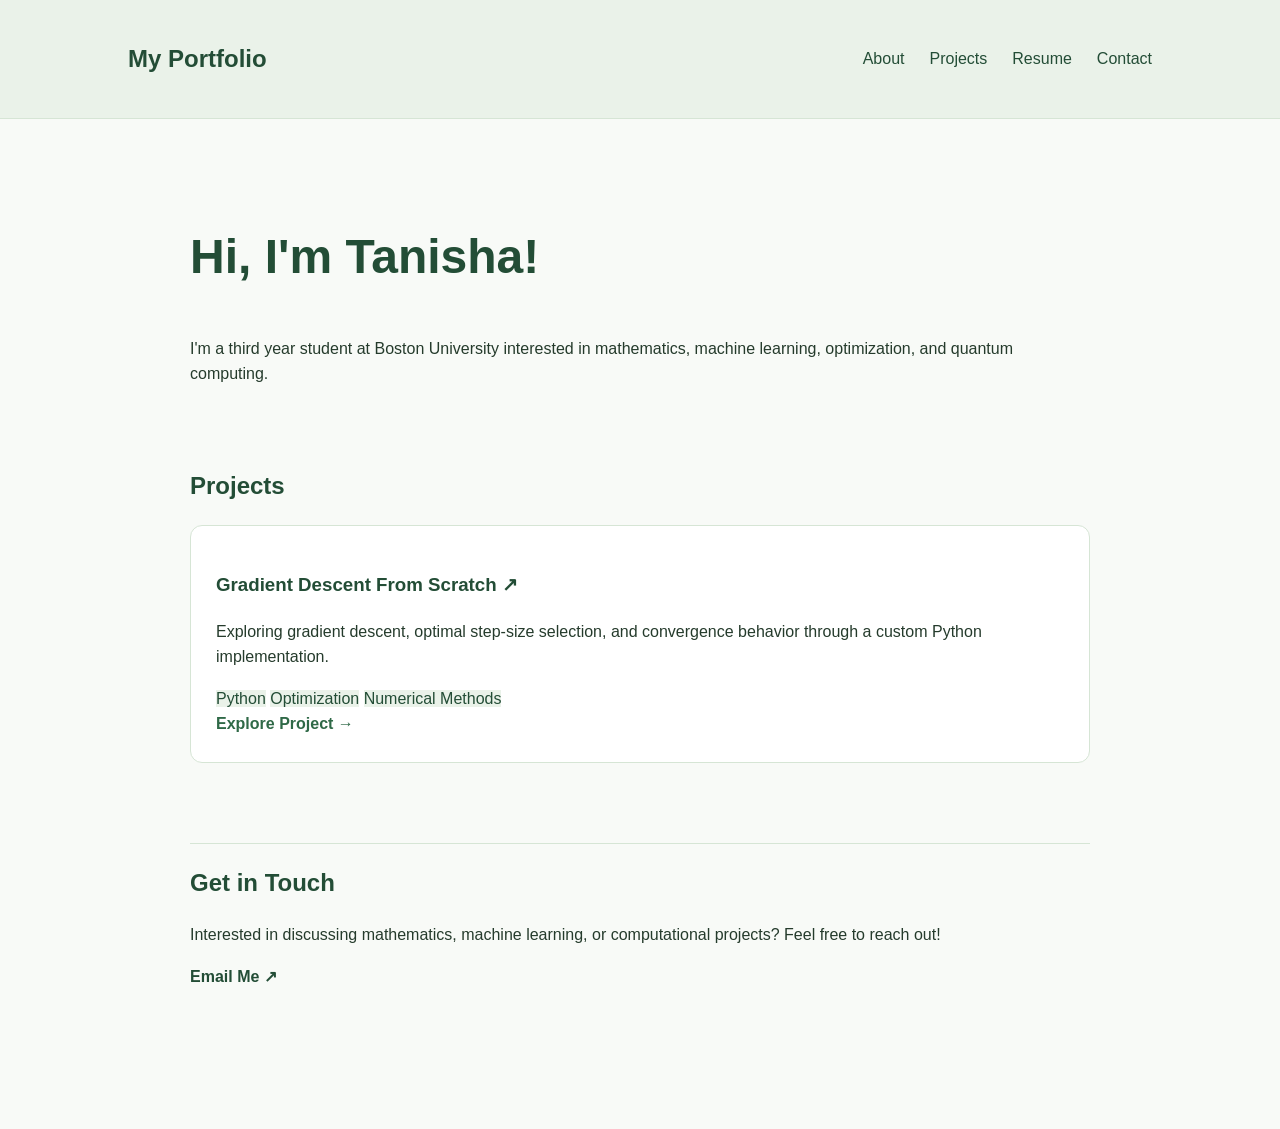
==== index.html @ d6a3a15b "fix contact info + resume" ====
<!DOCTYPE html>
<html lang="en">
<head>
    <meta charset="UTF-8">
    <meta name="viewport" content="width=device-width, initial-scale=1.0">
    <title>My Portfolio</title>
    <link rel="stylesheet" href="style.css">
</head>

<body>
    <nav>
        <h2>My Portfolio</h2>
        <div class="nav-links">
            <a href="#about">About</a>
            <a href="#projects">Projects</a>
            <a href="resume.pdf" target="_blank" rel="noopener noreferrer">Resume</a>
            <a href="#contact">Contact</a>
        </div>
    </nav>

    <main>
        <section id="about">
            <h1>Hi, I'm Tanisha!</h1>
            <p>
                I'm a third year student at Boston University
                interested in mathematics, machine learning,
                optimization, and quantum computing.
            </p>
        </section>

        <section id="projects">
            <h2>Projects</h2>

            <a href="gradient-descent.html" class="project-card">
                <div class="project">
                    <h3>Gradient Descent From Scratch ↗</h3>

                    <p>
                        Exploring gradient descent, optimal step-size
                        selection, and convergence behavior through
                        a custom Python implementation.
                    </p>

                    <div class="project-tags">
                        <span>Python</span>
                        <span>Optimization</span>
                        <span>Numerical Methods</span>
                    </div>

                    <span class="read-more">Explore Project →</span>
                </div>
            </a>
        </section>

        <section id="contact">
            <h2>Get in Touch</h2>

            <p>
                Interested in discussing mathematics, machine learning,
                or computational projects? Feel free to reach out!
            </p>

            <a href="mailto:takr2006@bu.edu" class="email-button">
                Email Me ↗
            </a>
        </section>
    </main>
</body>
</html>
---- style.css ----
body {
    font-family: Arial, sans-serif;
    background-color: #eaf2ff;
    color: #222;
    margin: 0;
    line-height: 1.6;
}

nav {
    display: flex;
    justify-content: space-between;
    align-items: center;
    padding: 20px 10%;
    background-color: white;
}

.nav-links {
    display: flex;
    gap: 25px;
}

nav a {
    text-decoration: none;
    color: #333;
}

main {
    max-width: 900px;
    margin: 0 auto;
    padding: 60px 25px;
}

section {
    margin-bottom: 80px;
}

h1 {
    font-size: 48px;
}

.project {
    background-color: white;
    padding: 25px;
    border-radius: 12px;
    border: 1px solid #eee;
}

/* Clickable project cards */

.project-card {
    display: block;
    text-decoration: none;
    color: inherit;
}

.project-card .project {
    transition: transform 0.2s ease,
                box-shadow 0.2s ease;
}

.project-card:hover .project {
    transform: translateY(-4px);
    box-shadow: 0 8px 24px rgba(0, 0, 0, 0.08);
}

.read-more {
    color: #234D36;
    font-weight: bold;
}

/* Individual project pages */

.back-link {
    display: inline-block;
    margin-bottom: 35px;
    text-decoration: none;
    color: #234D36;
}

.back-link:hover {
    text-decoration: underline;
}

.project-detail {
    max-width: 760px;
}

.project-detail h1 {
    margin-bottom: 15px;
}

.project-intro {
    font-size: 20px;
    color: #555;
    line-height: 1.7;
}

.project-detail h2 {
    margin-top: 50px;
    margin-bottom: 15px;
}

.project-detail p {
    line-height: 1.8;
}

/* Green Portfolio Theme */

body {
    background-color: #F8FAF7;
    color: #253B2C;
}

nav {
    background-color: #EAF2E9;
    border-bottom: 1px solid #D6E5D5;
}

nav h2 {
    color: #234D36;
}

nav a {
    color: #234D36;
}

nav a:hover {
    color: #5F8A6B;
}

h1, h2, h3, h4 {
    color: #234D36;
}

/* Project Cards */

.project {
    background-color: #FFFFFF;
    border: 1px solid #D6E5D5;
}

.project-card:hover .project {
    border-color: #5F8A6B;
    box-shadow: 0 8px 24px rgba(35, 77, 54, 0.10);
}

/* Project Tags */

.project-tags span {
    background-color: #EAF2E9;
    color: #234D36;
}

/* Links */

.project a,
.read-more,
.back-link {
    color: #2F6947;
}

/* Mathematical Equations */


.equation {
    background: transparent;
    color: #234D36;
    padding: 0;
    border: none;
    text-align: center;
    font-size: 20px;
}


/* Contact Section */

#contact {
    border-top: 1px solid #D6E5D5;
}


.email-button {
    display: inline-block;
    background: transparent;
    color: #234D36;
    padding: 0;
    border: none;
    border-radius: 0;
    text-decoration: none;
    font-weight: 600;
    transition: color 0.2s ease;
}

.email-button:hover {
    background: transparent;
    color: #5F8A6B;
    text-decoration: underline;
}


figure {
    margin: 30px 0;
}

.project-image {
    display: block;
    width: 100%;
    height: auto;
    border-radius: 6px;
}

.image-caption {
    text-align: center;
    font-size: 14px;
    color: #667568;
    margin-top: 12px;
    line-height: 1.6;
}
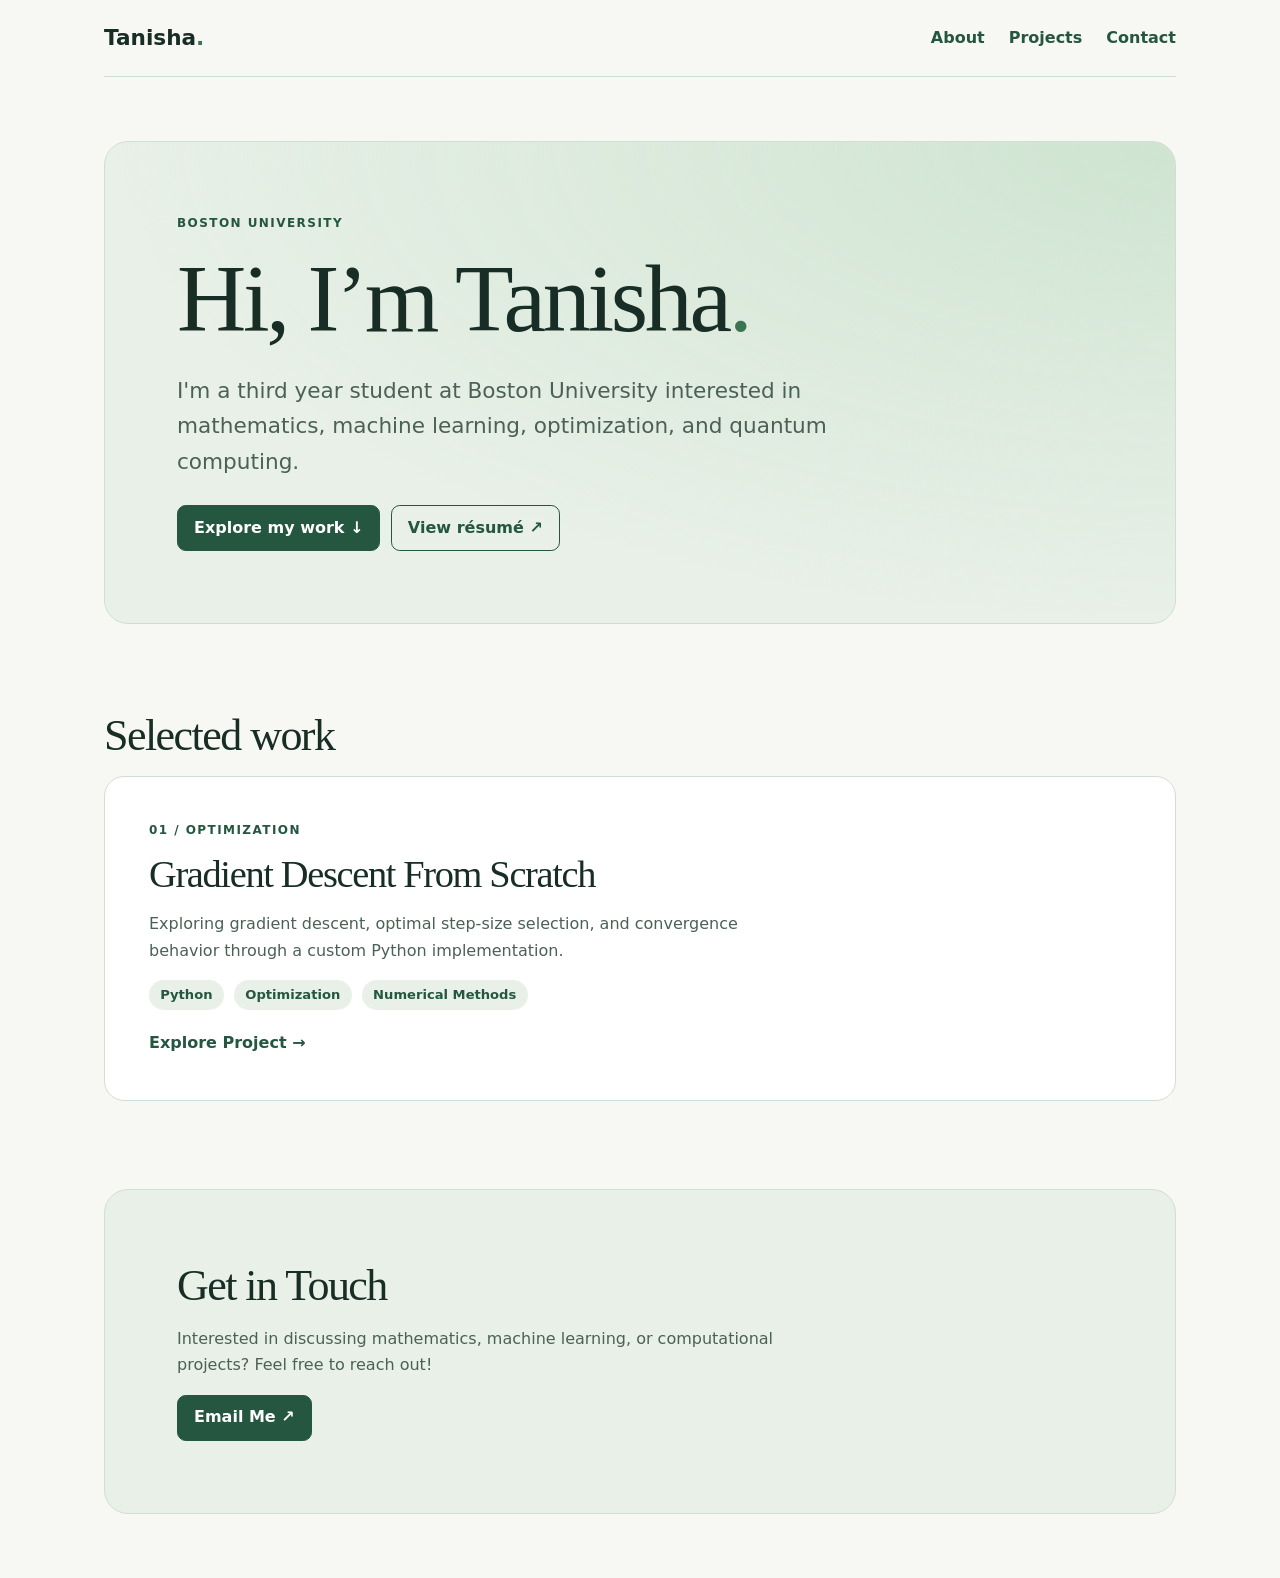
==== commit 2f146e2d: "Refresh portfolio UI" ====
--- a/index.html
+++ b/index.html
@@ -1,40 +1,45 @@
-
 <!DOCTYPE html>
 <html lang="en">
 <head>
     <meta charset="UTF-8">
     <meta name="viewport" content="width=device-width, initial-scale=1.0">
-    <title>My Portfolio</title>
+    <title>Tanisha | Portfolio</title>
     <link rel="stylesheet" href="style.css">
 </head>
 
 <body>
-    <nav>
-        <h2>My Portfolio</h2>
+<a class="skip" href="#main">Skip to content</a>
+    <nav aria-label="Main navigation">
+        <a class="brand" href="index.html">Tanisha<span>.</span></a>
         <div class="nav-links">
             <a href="#about">About</a>
             <a href="#projects">Projects</a>
-            <a href="resume.pdf" target="_blank" rel="noopener noreferrer">Resume</a>
             <a href="#contact">Contact</a>
         </div>
     </nav>
 
-    <main>
+    <main id="main">
         <section id="about">
-            <h1>Hi, I'm Tanisha!</h1>
+            <p class="eyebrow">Boston University</p>
+            <h1>Hi, I’m Tanisha<span>.</span></h1>
             <p>
                 I'm a third year student at Boston University
                 interested in mathematics, machine learning,
                 optimization, and quantum computing.
             </p>
+            <div class="actions">
+                <a class="button" href="#projects">Explore my work ↓</a>
+                <a class="button secondary" href="resume.pdf" target="_blank" rel="noopener">View résumé <span aria-hidden="true">↗</span></a>
+            </div>
         </section>
 
         <section id="projects">
-            <h2>Projects</h2>
+            <h2>Selected work</h2>
 
             <a href="gradient-descent.html" class="project-card">
                 <div class="project">
-                    <h3>Gradient Descent From Scratch ↗</h3>
+                    <p class="eyebrow">01 / Optimization</p>
+                    <h3>Gradient Descent From Scratch</h3>
 
                     <p>
                         Exploring gradient descent, optimal step-size
@@ -61,7 +66,7 @@
                 or computational projects? Feel free to reach out!
             </p>
 
-            <a href="mailto:takr2006@bu.edu" class="email-button">
+            <a href="mailto:takr2006@bu.edu" class="button">
                 Email Me ↗
             </a>
         </section>
--- a/style.css
+++ b/style.css
@@ -1,219 +1,153 @@
+:root {
+    color-scheme: light;
+    --paper: #f7f8f3;
+    --ink: #182d25;
+    --muted: #4c6156;
+    --accent: #245640;
+    --line: #d1ded4;
+    --soft: #e8f0e7;
+}
+
+* { box-sizing: border-box; }
 
 body {
-    font-family: Arial, sans-serif;
-    background-color: #eaf2ff;
-    color: #222;
     margin: 0;
-    line-height: 1.6;
+    background: var(--paper);
+    color: var(--ink);
+    font: 1rem/1.65 system-ui, sans-serif;
 }
 
+a { color: var(--accent); }
+a:focus-visible { outline: 3px solid #28764f; outline-offset: 5px; }
+.skip { position: absolute; top: 0; left: 1rem; transform: translateY(-150%); }
+.skip:focus { transform: none; background: white; padding: .5rem 1rem; z-index: 1; }
+
+nav, main { width: min(100% - 2rem, 67rem); margin-inline: auto; }
 nav {
     display: flex;
     justify-content: space-between;
     align-items: center;
-    padding: 20px 10%;
-    background-color: white;
+    flex-wrap: wrap;
+    gap: .25rem 1.5rem;
+    padding-block: 1rem;
+    border-bottom: 1px solid var(--line);
 }
 
-.nav-links {
-    display: flex;
-    gap: 25px;
+.brand { font-weight: 800; font-size: 1.35rem; text-decoration: none; color: var(--ink); }
+.brand span, #about h1 span { color: #397553; }
+.nav-links { display: flex; flex-wrap: wrap; gap: .25rem clamp(.5rem, 2vw, 1.5rem); }
+.nav-links a { display: inline-flex; align-items: center; min-height: 44px; text-decoration: none; font-weight: 600; }
+.nav-links a:hover, .back-link:hover { text-decoration: underline; text-underline-offset: .25em; }
+
+main { padding-block: clamp(2rem, 5vw, 4.5rem); }
+main > section + section { margin-top: clamp(2.75rem, 7vw, 5.5rem); }
+#about, #contact {
+    padding: clamp(1.5rem, 6vw, 4.5rem);
+    border: 1px solid var(--line);
+    border-radius: 1.5rem;
+    background: var(--soft);
 }
+#about { background: radial-gradient(ellipse at top right, #cfe4d1, transparent 70%), var(--soft); }
 
-nav a {
+h1, h2, h3 {
+    margin: 0;
+    font-family: Georgia, serif;
+    font-weight: 500;
+    line-height: 1.08;
+    letter-spacing: -.035em;
+}
+h1 { font-size: clamp(2.6rem, 8vw, 6rem); }
+h2 { font-size: clamp(1.85rem, 4vw, 2.75rem); }
+h3 { font-size: clamp(1.65rem, 4vw, 2.4rem); }
+p { color: var(--muted); max-width: 65ch; }
+#about h1 + p, .project-intro { font-size: clamp(1.1rem, 2vw, 1.35rem); }
+#about h1 + p { max-width: 48ch; }
+
+.eyebrow {
+    margin: 0 0 .85rem;
+    color: var(--accent);
+    font-size: .75rem;
+    font-weight: 750;
+    letter-spacing: .12em;
+    text-transform: uppercase;
+}
+.actions, .project-tags { display: flex; flex-wrap: wrap; gap: .65rem; }
+.actions { margin-top: 1.6rem; }
+.button {
+    display: inline-flex;
+    align-items: center;
+    min-height: 44px;
+    padding: .55rem 1rem;
+    border: 1px solid var(--accent);
+    border-radius: .55rem;
+    background: var(--accent);
+    color: white;
+    font-weight: 650;
     text-decoration: none;
-    color: #333;
 }
-
-main {
-    max-width: 900px;
-    margin: 0 auto;
-    padding: 60px 25px;
-}
-
-section {
-    margin-bottom: 80px;
-}
-
-h1 {
-    font-size: 48px;
-}
-
-.project {
-    background-color: white;
-    padding: 25px;
-    border-radius: 12px;
-    border: 1px solid #eee;
-}
-
-/* Clickable project cards */
+.button.secondary { background: transparent; color: var(--accent); }
+.button:hover { background: #163e2b; color: white; }
 
 .project-card {
     display: block;
+    margin-top: 1rem;
+    border: 1px solid var(--line);
+    border-radius: 1.25rem;
+    background: white;
     text-decoration: none;
     color: inherit;
 }
+.project-card:hover, .project-card:focus-visible { border-color: var(--accent); box-shadow: 0 8px 24px #182d2512; }
+.project { padding: clamp(1.25rem, 4vw, 2.75rem); }
+.project-tags span {
+    padding: .25rem .7rem;
+    border-radius: 999px;
+    background: var(--soft);
+    color: var(--accent);
+    font-size: .82rem;
+    font-weight: 600;
+}
+.read-more { display: inline-block; margin-top: 1.25rem; color: var(--accent); font-weight: 700; }
+.project-card:hover .read-more { text-decoration: underline; text-underline-offset: .25em; }
 
-.project-card .project {
-    transition: transform 0.2s ease,
-                box-shadow 0.2s ease;
+.back-link { display: inline-block; padding-block: .55rem; margin-bottom: 1.25rem; font-weight: 650; text-decoration: none; }
+.project-detail { max-width: 49rem; margin-inline: auto; }
+.project-detail h1 { font-size: clamp(2.55rem, 7vw, 5rem); }
+.project-detail h2 { margin-top: 2.5rem; padding-top: 1.5rem; border-top: 1px solid var(--line); }
+.equation, figure {
+    margin: 1.5rem 0;
+    padding: clamp(.65rem, 3vw, 1.5rem);
+    background: white;
+    border: 1px solid var(--line);
+    border-radius: .75rem;
+}
+.equation { overflow-x: auto; text-align: center; }
+.project-image { display: block; width: 100%; height: auto; }
+.image-caption { margin-top: .8rem; font-size: .9rem; color: var(--muted); }
+
+@media (prefers-reduced-motion: no-preference) {
+    #about { animation: arrive .55s ease-out both; }
+    #about > * { animation: arrive .6s ease-out both; }
+    #about h1 { animation-delay: .08s; }
+    #about h1 + p { animation-delay: .15s; }
+    #about .actions { animation-delay: .22s; }
+    .project-detail { animation: arrive .5s ease-out both; }
+
+    .project-card {
+        transition: transform .22s ease, box-shadow .22s ease, border-color .22s ease;
+    }
+
+    .read-more, .button { transition: transform .22s ease, background-color .22s ease, color .22s ease; }
+    .button:active { transform: scale(.97); }
+
+    @media (hover: hover) {
+        .project-card:hover { transform: translateY(-4px); }
+        .project-card:hover .read-more { transform: translateX(5px); }
+    }
 }
 
-.project-card:hover .project {
-    transform: translateY(-4px);
-    box-shadow: 0 8px 24px rgba(0, 0, 0, 0.08);
+@keyframes arrive {
+    from { opacity: 0; transform: translateY(12px); }
+    to { opacity: 1; transform: translateY(0); }
 }
-
-.read-more {
-    color: #234D36;
-    font-weight: bold;
-}
-
-/* Individual project pages */
-
-.back-link {
-    display: inline-block;
-    margin-bottom: 35px;
-    text-decoration: none;
-    color: #234D36;
-}
-
-.back-link:hover {
-    text-decoration: underline;
-}
-
-.project-detail {
-    max-width: 760px;
-}
-
-.project-detail h1 {
-    margin-bottom: 15px;
-}
-
-.project-intro {
-    font-size: 20px;
-    color: #555;
-    line-height: 1.7;
-}
-
-.project-detail h2 {
-    margin-top: 50px;
-    margin-bottom: 15px;
-}
-
-.project-detail p {
-    line-height: 1.8;
-}
-
-/* Green Portfolio Theme */
-
-body {
-    background-color: #F8FAF7;
-    color: #253B2C;
-}
-
-nav {
-    background-color: #EAF2E9;
-    border-bottom: 1px solid #D6E5D5;
-}
-
-nav h2 {
-    color: #234D36;
-}
-
-nav a {
-    color: #234D36;
-}
-
-nav a:hover {
-    color: #5F8A6B;
-}
-
-h1, h2, h3, h4 {
-    color: #234D36;
-}
-
-/* Project Cards */
-
-.project {
-    background-color: #FFFFFF;
-    border: 1px solid #D6E5D5;
-}
-
-.project-card:hover .project {
-    border-color: #5F8A6B;
-    box-shadow: 0 8px 24px rgba(35, 77, 54, 0.10);
-}
-
-/* Project Tags */
-
-.project-tags span {
-    background-color: #EAF2E9;
-    color: #234D36;
-}
-
-/* Links */
-
-.project a,
-.read-more,
-.back-link {
-    color: #2F6947;
-}
-
-/* Mathematical Equations */
-
-
-.equation {
-    background: transparent;
-    color: #234D36;
-    padding: 0;
-    border: none;
-    text-align: center;
-    font-size: 20px;
-}
-
-
-/* Contact Section */
-
-#contact {
-    border-top: 1px solid #D6E5D5;
-}
-
-
-.email-button {
-    display: inline-block;
-    background: transparent;
-    color: #234D36;
-    padding: 0;
-    border: none;
-    border-radius: 0;
-    text-decoration: none;
-    font-weight: 600;
-    transition: color 0.2s ease;
-}
-
-.email-button:hover {
-    background: transparent;
-    color: #5F8A6B;
-    text-decoration: underline;
-}
-
-
-figure {
-    margin: 30px 0;
-}
-
-.project-image {
-    display: block;
-    width: 100%;
-    height: auto;
-    border-radius: 6px;
-}
-
-.image-caption {
-    text-align: center;
-    font-size: 14px;
-    color: #667568;
-    margin-top: 12px;
-    line-height: 1.6;
-}
+.button span { margin-inline-start: .35em; }
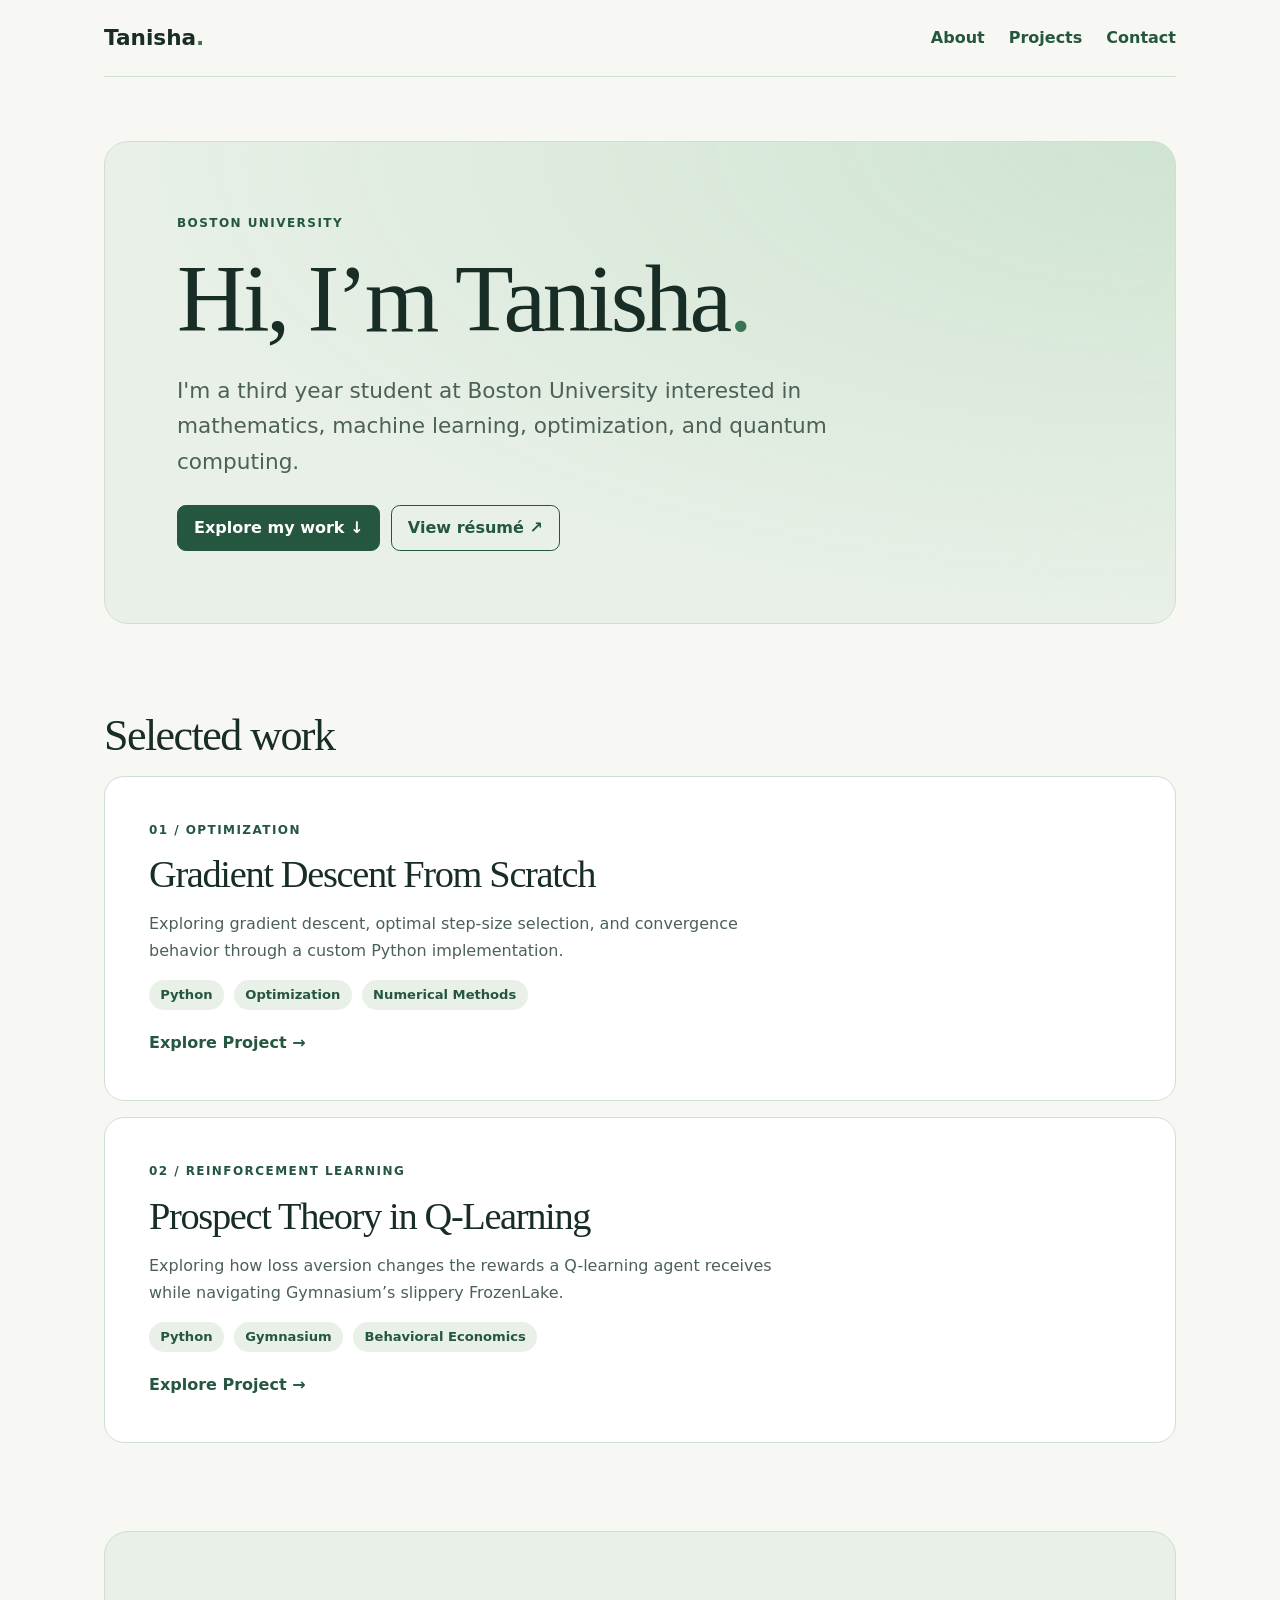
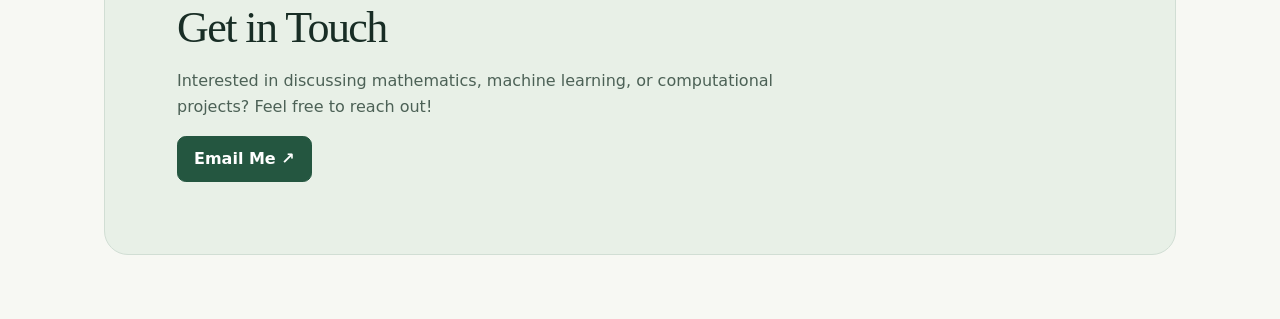
==== commit e3b1c6d2: "Add a new project" ====
--- a/index.html
+++ b/index.html
@@ -56,6 +56,26 @@
                     <span class="read-more">Explore Project →</span>
                 </div>
             </a>
+
+            <a href="prospect-theory.html" class="project-card">
+                <div class="project">
+                    <p class="eyebrow">02 / Reinforcement Learning</p>
+                    <h3>Prospect Theory in Q-Learning</h3>
+
+                    <p>
+                        Exploring how loss aversion changes the rewards a Q-learning
+                        agent receives while navigating Gymnasium’s slippery FrozenLake.
+                    </p>
+
+                    <div class="project-tags">
+                        <span>Python</span>
+                        <span>Gymnasium</span>
+                        <span>Behavioral Economics</span>
+                    </div>
+
+                    <span class="read-more">Explore Project →</span>
+                </div>
+            </a>
         </section>
 
         <section id="contact">
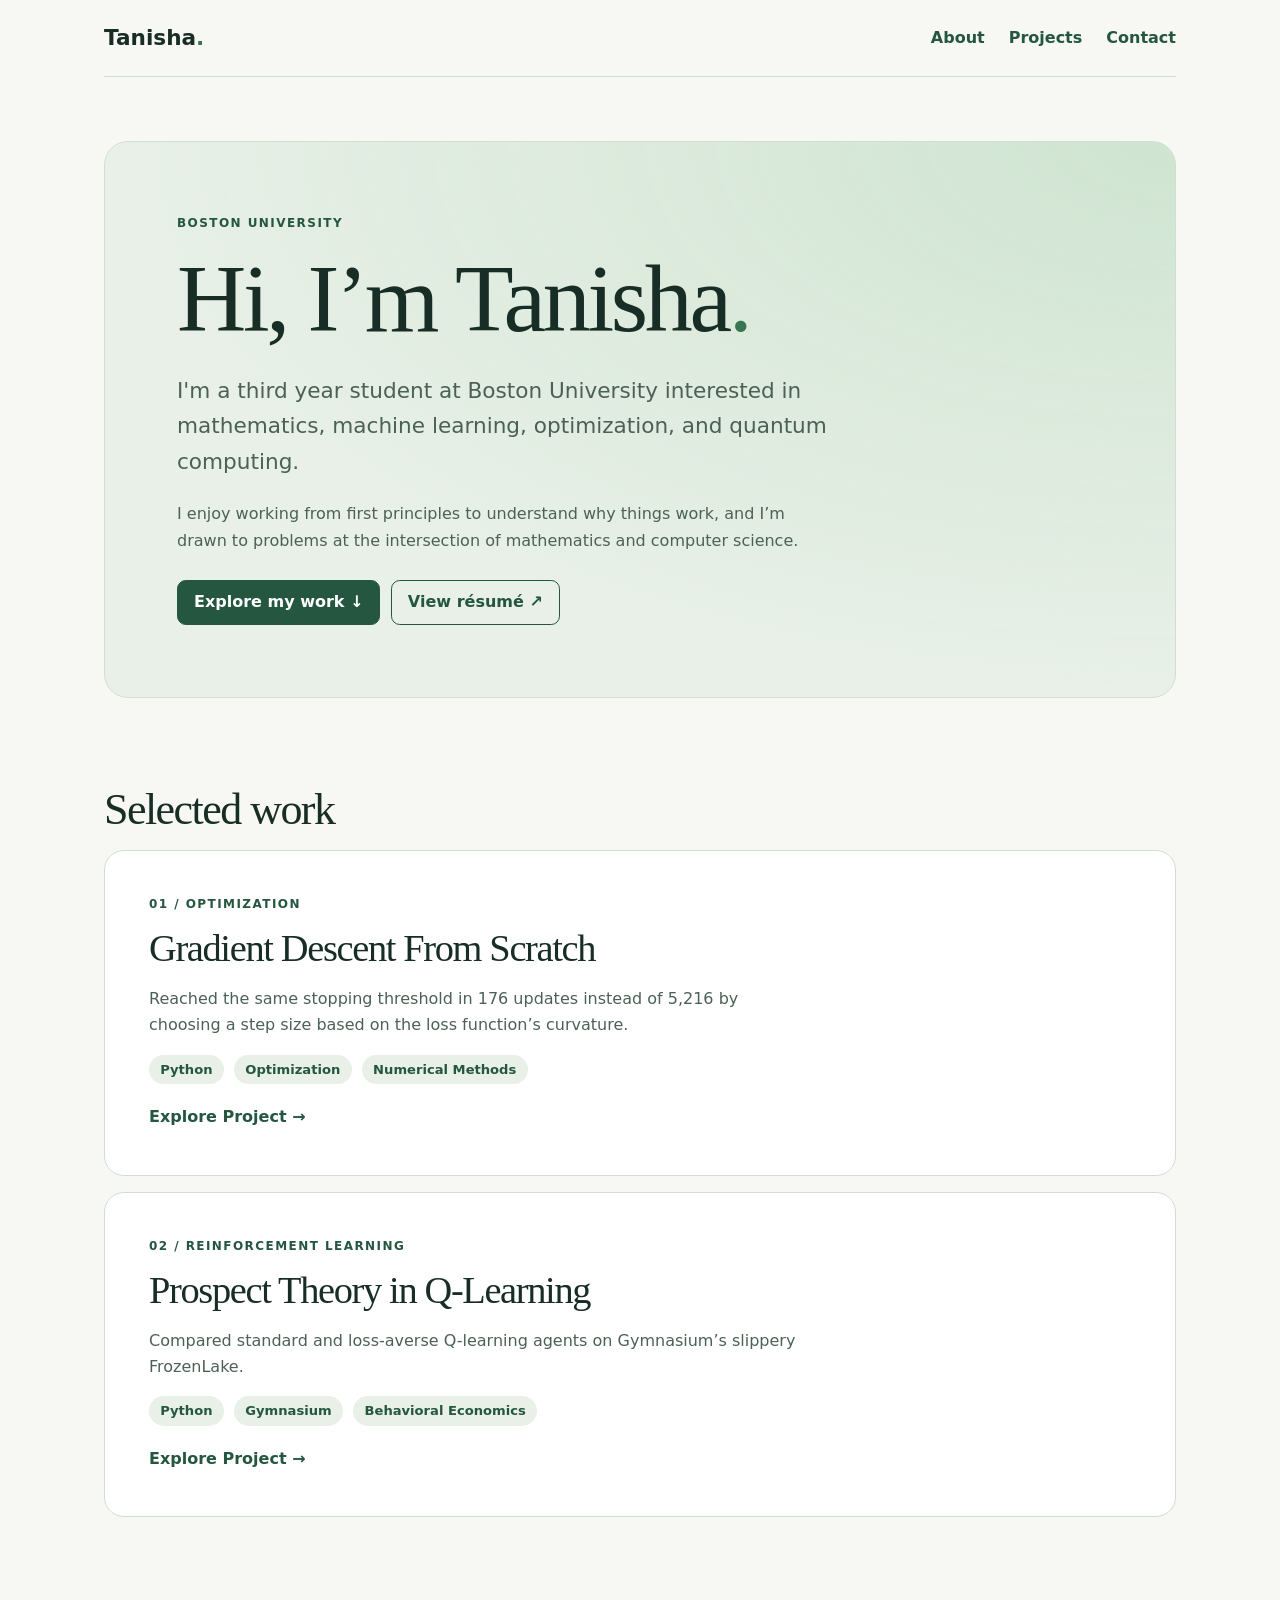
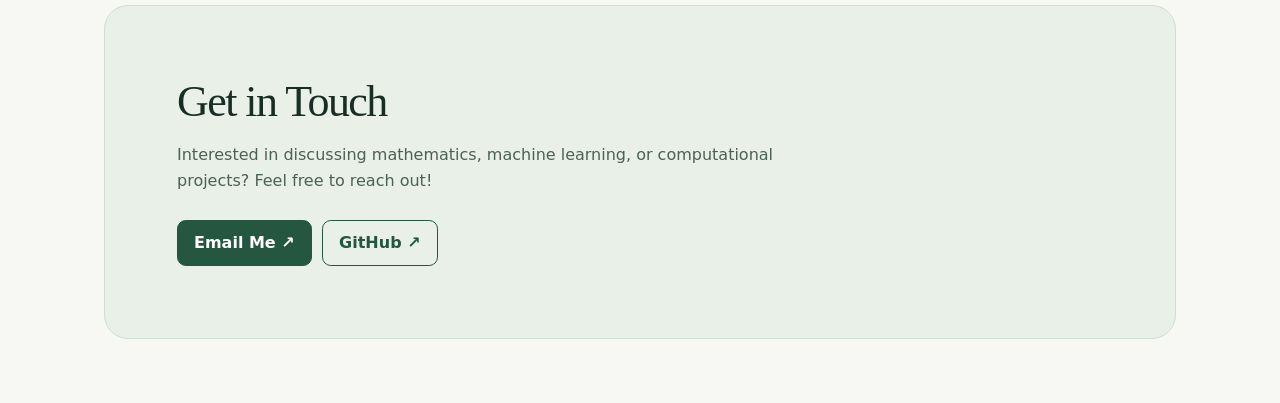
==== commit f9fc55cb: "Finish grad descent write up" ====
--- a/index.html
+++ b/index.html
@@ -27,6 +27,7 @@
                 interested in mathematics, machine learning,
                 optimization, and quantum computing.
             </p>
+            <p>I enjoy working from first principles to understand why things work, and I’m drawn to problems at the intersection of mathematics and computer science.</p>
             <div class="actions">
                 <a class="button" href="#projects">Explore my work ↓</a>
                 <a class="button secondary" href="resume.pdf" target="_blank" rel="noopener">View résumé <span aria-hidden="true">↗</span></a>
@@ -42,9 +43,8 @@
                     <h3>Gradient Descent From Scratch</h3>
 
                     <p>
-                        Exploring gradient descent, optimal step-size
-                        selection, and convergence behavior through
-                        a custom Python implementation.
+                        Reached the same stopping threshold in 176 updates instead of 5,216
+                        by choosing a step size based on the loss function’s curvature.
                     </p>
 
                     <div class="project-tags">
@@ -63,8 +63,8 @@
                     <h3>Prospect Theory in Q-Learning</h3>
 
                     <p>
-                        Exploring how loss aversion changes the rewards a Q-learning
-                        agent receives while navigating Gymnasium’s slippery FrozenLake.
+                        Compared standard and loss-averse Q-learning agents on Gymnasium’s
+                        slippery FrozenLake.
                     </p>
 
                     <div class="project-tags">
@@ -86,9 +86,10 @@
                 or computational projects? Feel free to reach out!
             </p>
 
-            <a href="mailto:takr2006@bu.edu" class="button">
-                Email Me ↗
-            </a>
+            <div class="actions">
+                <a href="mailto:takr2006@bu.edu" class="button">Email Me ↗</a>
+                <a href="https://github.com/Tanisha7320" class="button secondary">GitHub ↗</a>
+            </div>
         </section>
     </main>
 </body>
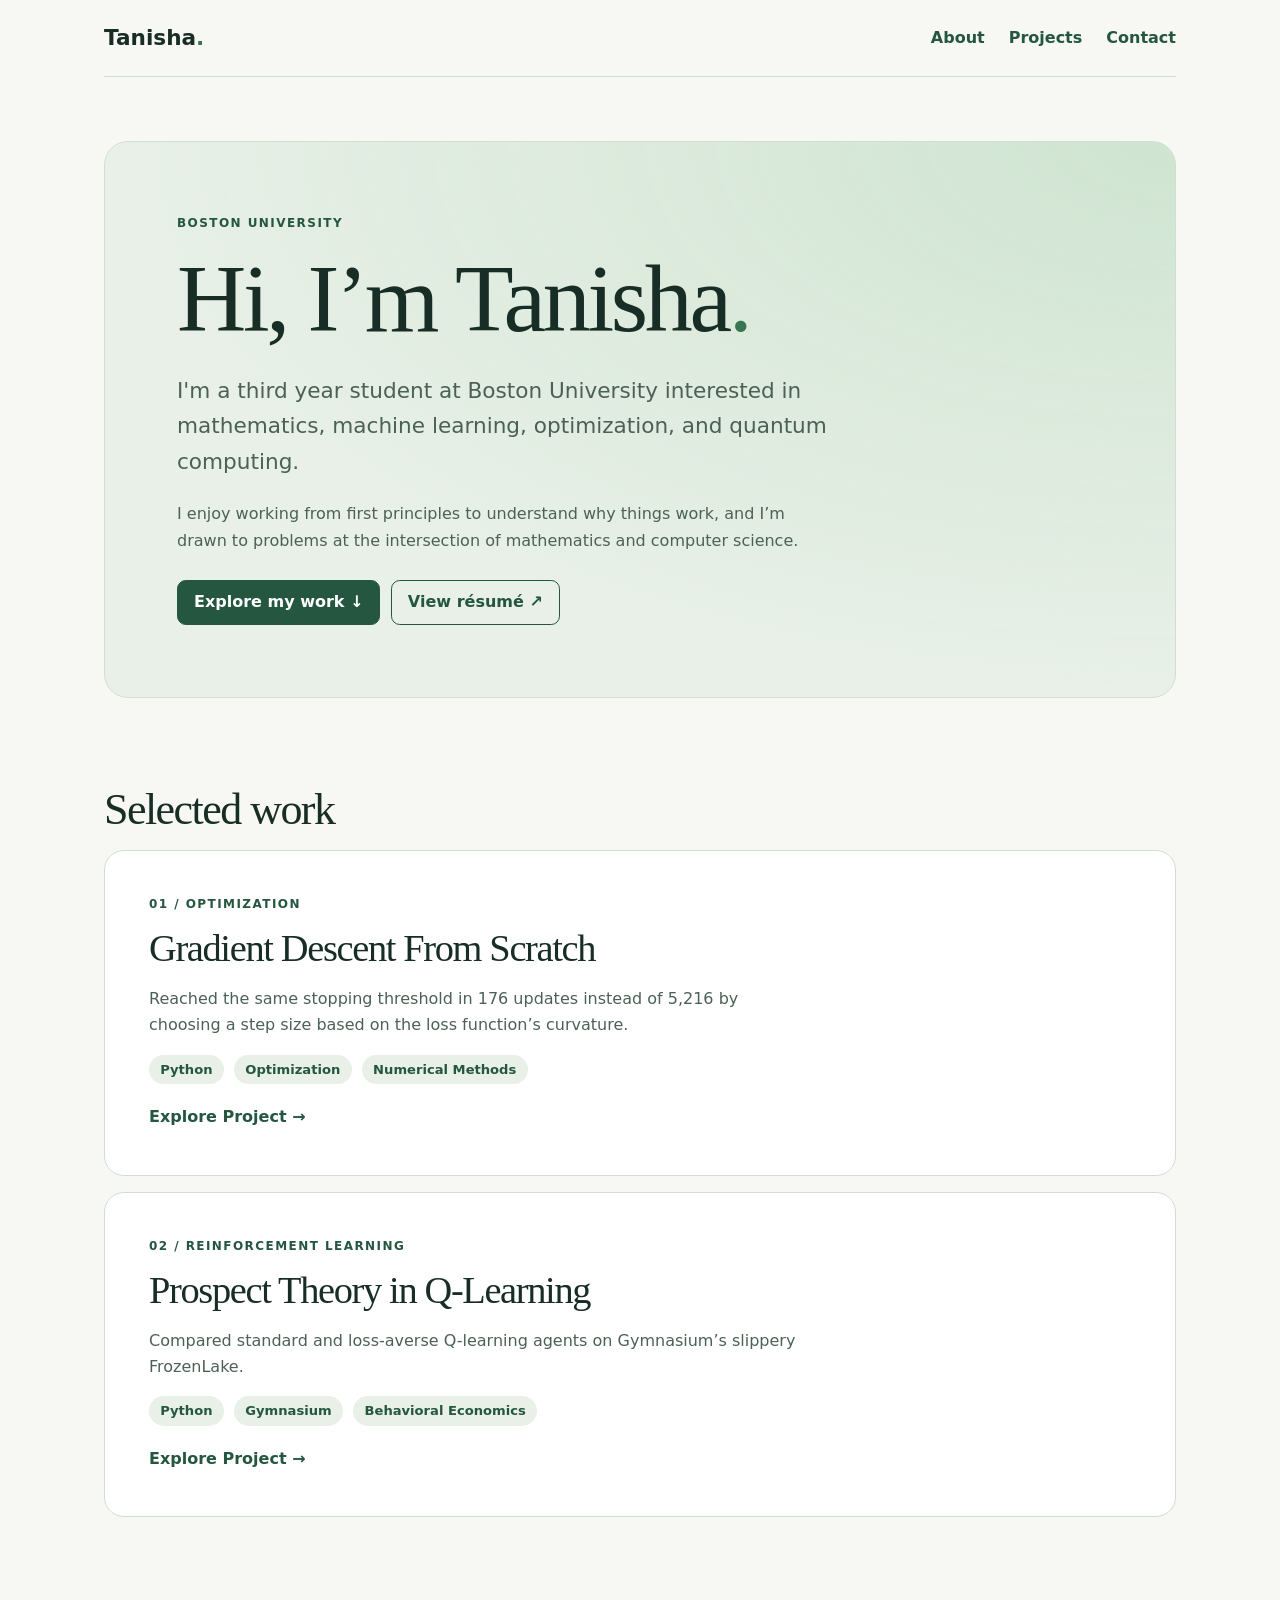
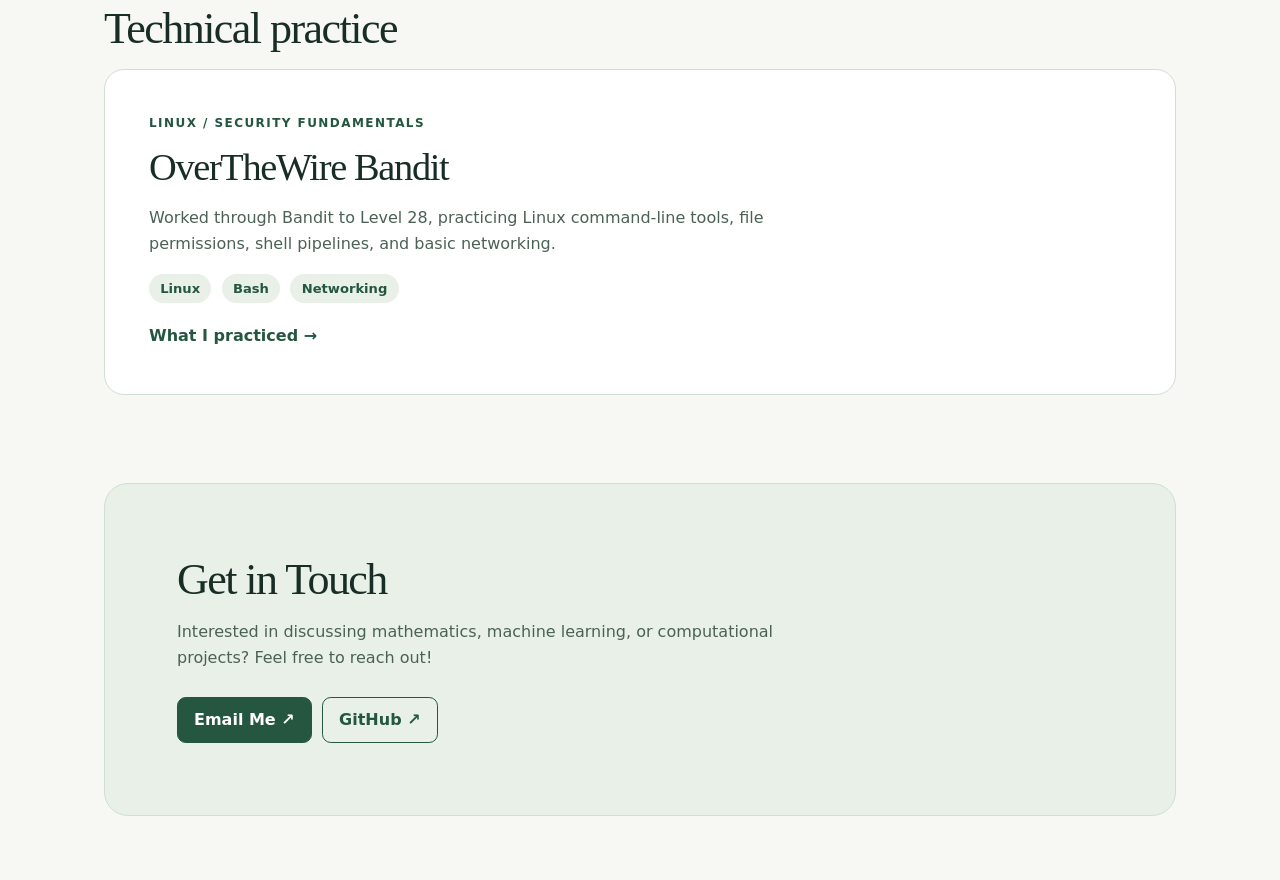
==== commit 7681fbf7: "add technical skills" ====
--- a/index.html
+++ b/index.html
@@ -78,6 +78,30 @@
             </a>
         </section>
 
+        <section id="practice">
+            <h2>Technical practice</h2>
+
+            <a href="bandit.html" class="project-card">
+                <div class="project">
+                    <p class="eyebrow">Linux / Security Fundamentals</p>
+                    <h3>OverTheWire Bandit</h3>
+
+                    <p>
+                        Worked through Bandit to Level 28, practicing Linux command-line
+                        tools, file permissions, shell pipelines, and basic networking.
+                    </p>
+
+                    <div class="project-tags">
+                        <span>Linux</span>
+                        <span>Bash</span>
+                        <span>Networking</span>
+                    </div>
+
+                    <span class="read-more">What I practiced →</span>
+                </div>
+            </a>
+        </section>
+
         <section id="contact">
             <h2>Get in Touch</h2>
 
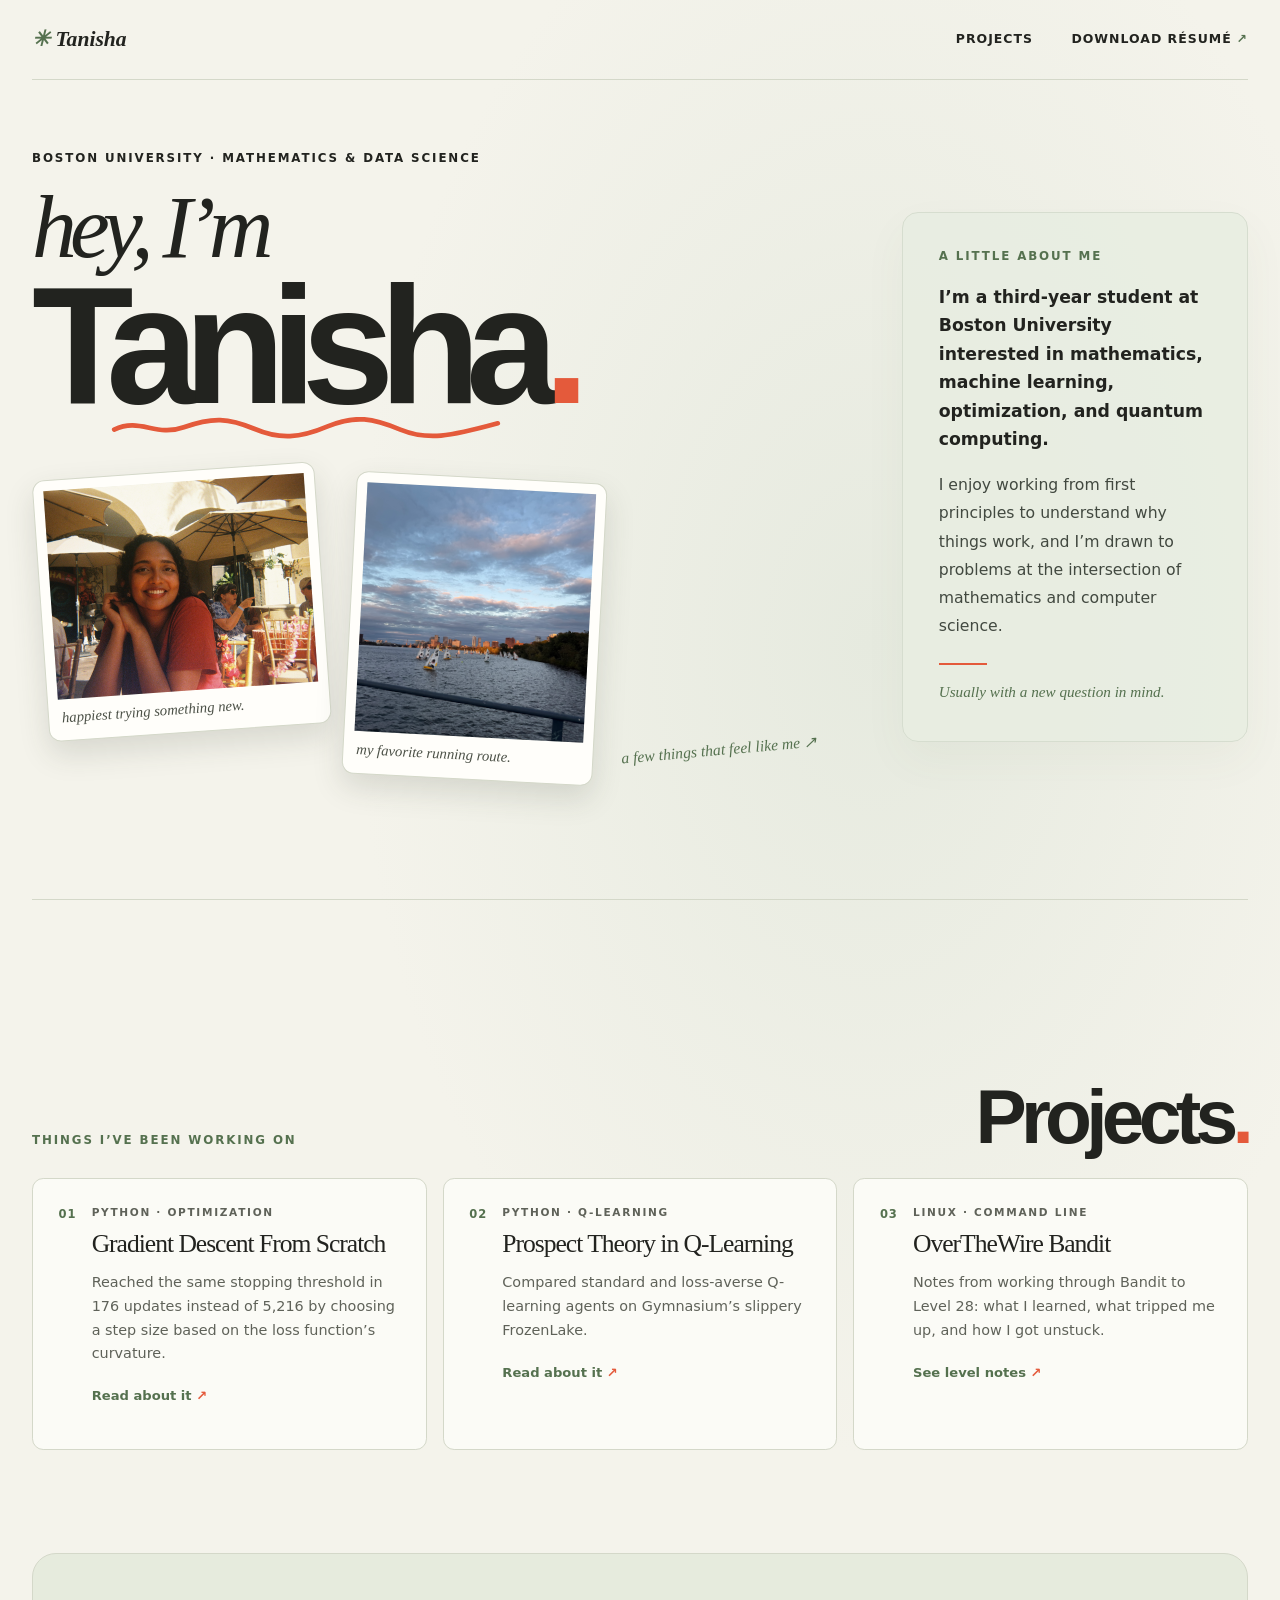
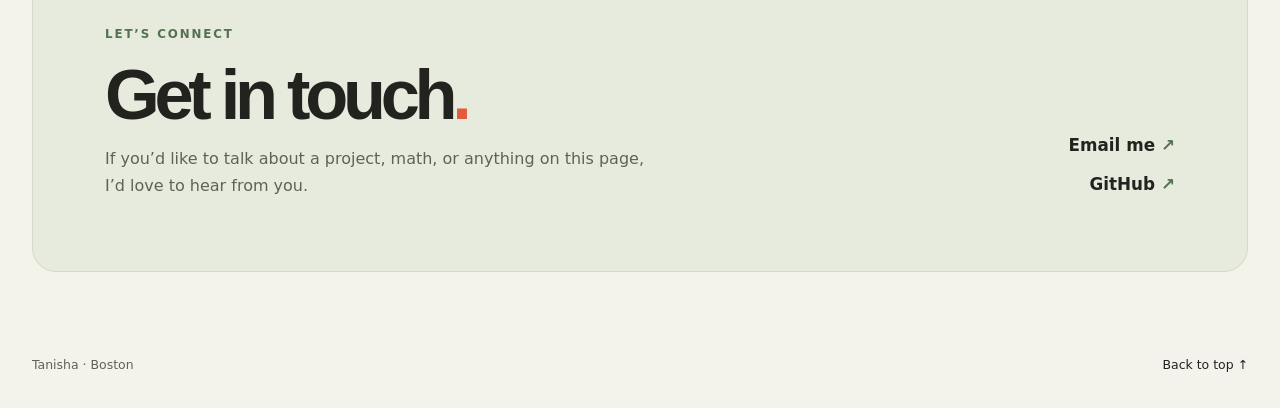
==== commit 70c2c683: "Change UI/UX" ====
--- a/index.html
+++ b/index.html
@@ -3,118 +3,111 @@
 <head>
     <meta charset="UTF-8">
     <meta name="viewport" content="width=device-width, initial-scale=1.0">
-    <title>Tanisha | Portfolio</title>
+    <meta name="description" content="Tanisha Krishnaraj — Boston University student interested in mathematics, machine learning, optimization, and quantum computing.">
+    <title>Tanisha Krishnaraj | Portfolio</title>
     <link rel="stylesheet" href="style.css">
 </head>
+<body class="scrapbook-home">
+<a class="skip" href="#main">Skip to content</a>
 
-<body>
-<a class="skip" href="#main">Skip to content</a>
+<header class="scrap-header">
+    <a class="scrap-brand" href="index.html">✳ <span>Tanisha</span></a>
     <nav aria-label="Main navigation">
-        <a class="brand" href="index.html">Tanisha<span>.</span></a>
-        <div class="nav-links">
-            <a href="#about">About</a>
-            <a href="#projects">Projects</a>
-            <a href="#contact">Contact</a>
+        <a href="#projects">Projects</a>
+        <a href="resume.pdf" download>Download résumé <span aria-hidden="true">↗</span></a>
+    </nav>
+</header>
+
+<main id="main" class="scrap-main">
+    <section class="scrap-hero" aria-labelledby="hero-title">
+        <div class="scrap-intro">
+            <p class="scrap-eyebrow">Boston University · Mathematics &amp; Data Science</p>
+            <h1 id="hero-title">
+                <span class="hello-line">hey, I’m</span>
+                <span class="name-line">Tanisha<span class="name-period">.</span></span>
+                <img class="dog-sticker" src="assets/dog.svg" alt="" aria-hidden="true">
+            </h1>
+            <div class="photo-stack" aria-label="A couple of moments I love">
+                <figure class="polaroid portrait-print">
+                    <img src="image(1).jpeg" alt="Tanisha smiling while trying something new">
+                    <figcaption>happiest trying something new.</figcaption>
+                </figure>
+                <figure class="polaroid river-print">
+                    <img src="esplanade.jpg" alt="The Charles River Esplanade at sunset, with sailboats on the water">
+                    <figcaption>my favorite running route.</figcaption>
+                </figure>
+                <span class="photo-note" aria-hidden="true">a few things that feel like me ↗</span>
+            </div>
         </div>
-    </nav>
 
-    <main id="main">
-        <section id="about">
-            <p class="eyebrow">Boston University</p>
-            <h1>Hi, I’m Tanisha<span>.</span></h1>
+        <aside class="about-note" aria-labelledby="about-title">
+            <p class="scrap-eyebrow" id="about-title">A little about me</p>
+            <p class="about-copy">
+                I’m a third-year student at Boston University interested in mathematics,
+                machine learning, optimization, and quantum computing.
+            </p>
             <p>
-                I'm a third year student at Boston University
-                interested in mathematics, machine learning,
-                optimization, and quantum computing.
+                I enjoy working from first principles to understand why things work,
+                and I’m drawn to problems at the intersection of mathematics and
+                computer science.
             </p>
-            <p>I enjoy working from first principles to understand why things work, and I’m drawn to problems at the intersection of mathematics and computer science.</p>
-            <div class="actions">
-                <a class="button" href="#projects">Explore my work ↓</a>
-                <a class="button secondary" href="resume.pdf" target="_blank" rel="noopener">View résumé <span aria-hidden="true">↗</span></a>
-            </div>
-        </section>
+            <div class="about-rule"></div>
+            <p class="about-signoff">Usually with a new question in mind.</p>
+        </aside>
+    </section>
 
-        <section id="projects">
-            <h2>Selected work</h2>
-
-            <a href="gradient-descent.html" class="project-card">
-                <div class="project">
-                    <p class="eyebrow">01 / Optimization</p>
+    <section id="projects" class="scrap-projects">
+        <div class="scrap-section-head">
+            <p class="scrap-eyebrow">Things I’ve been working on</p>
+            <h2>Projects<span>.</span></h2>
+        </div>
+        <div class="scrap-project-grid">
+            <a href="gradient-descent.html" class="scrap-project-card">
+                <span class="scrap-project-num">01</span>
+                <div>
+                    <p class="scrap-eyebrow">Python · Optimization</p>
                     <h3>Gradient Descent From Scratch</h3>
-
-                    <p>
-                        Reached the same stopping threshold in 176 updates instead of 5,216
-                        by choosing a step size based on the loss function’s curvature.
-                    </p>
-
-                    <div class="project-tags">
-                        <span>Python</span>
-                        <span>Optimization</span>
-                        <span>Numerical Methods</span>
-                    </div>
-
-                    <span class="read-more">Explore Project →</span>
+                    <p>Reached the same stopping threshold in 176 updates instead of 5,216 by choosing a step size based on the loss function’s curvature.</p>
+                    <span class="scrap-link">Read about it <span aria-hidden="true">↗</span></span>
                 </div>
             </a>
-
-            <a href="prospect-theory.html" class="project-card">
-                <div class="project">
-                    <p class="eyebrow">02 / Reinforcement Learning</p>
+            <a href="prospect-theory.html" class="scrap-project-card">
+                <span class="scrap-project-num">02</span>
+                <div>
+                    <p class="scrap-eyebrow">Python · Q-learning</p>
                     <h3>Prospect Theory in Q-Learning</h3>
-
-                    <p>
-                        Compared standard and loss-averse Q-learning agents on Gymnasium’s
-                        slippery FrozenLake.
-                    </p>
-
-                    <div class="project-tags">
-                        <span>Python</span>
-                        <span>Gymnasium</span>
-                        <span>Behavioral Economics</span>
-                    </div>
-
-                    <span class="read-more">Explore Project →</span>
+                    <p>Compared standard and loss-averse Q-learning agents on Gymnasium’s slippery FrozenLake.</p>
+                    <span class="scrap-link">Read about it <span aria-hidden="true">↗</span></span>
                 </div>
             </a>
-        </section>
-
-        <section id="practice">
-            <h2>Technical practice</h2>
-
-            <a href="bandit.html" class="project-card">
-                <div class="project">
-                    <p class="eyebrow">Linux / Security Fundamentals</p>
+            <a href="bandit.html" class="scrap-project-card">
+                <span class="scrap-project-num">03</span>
+                <div>
+                    <p class="scrap-eyebrow">Linux · Command line</p>
                     <h3>OverTheWire Bandit</h3>
-
-                    <p>
-                        Worked through Bandit to Level 28, practicing Linux command-line
-                        tools, file permissions, shell pipelines, and basic networking.
-                    </p>
-
-                    <div class="project-tags">
-                        <span>Linux</span>
-                        <span>Bash</span>
-                        <span>Networking</span>
-                    </div>
-
-                    <span class="read-more">What I practiced →</span>
+                    <p>Notes from working through Bandit to Level 28: what I learned, what tripped me up, and how I got unstuck.</p>
+                    <span class="scrap-link">See level notes <span aria-hidden="true">↗</span></span>
                 </div>
             </a>
-        </section>
+        </div>
+    </section>
 
-        <section id="contact">
-            <h2>Get in Touch</h2>
+    <section id="contact" class="scrap-contact">
+        <div>
+            <p class="scrap-eyebrow">Let’s connect</p>
+            <h2>Get in touch<span>.</span></h2>
+            <p>If you’d like to talk about a project, math, or anything on this page, I’d love to hear from you.</p>
+        </div>
+        <div class="contact-links">
+            <a href="mailto:takr2006@bu.edu">Email me <span aria-hidden="true">↗</span></a>
+            <a href="https://github.com/Tanisha7320" target="_blank" rel="noopener noreferrer">GitHub <span aria-hidden="true">↗</span></a>
+        </div>
+    </section>
+</main>
 
-            <p>
-                Interested in discussing mathematics, machine learning,
-                or computational projects? Feel free to reach out!
-            </p>
-
-            <div class="actions">
-                <a href="mailto:takr2006@bu.edu" class="button">Email Me ↗</a>
-                <a href="https://github.com/Tanisha7320" class="button secondary">GitHub ↗</a>
-            </div>
-        </section>
-    </main>
+<footer class="scrap-footer">
+    <span>Tanisha · Boston</span>
+    <a href="#main">Back to top ↑</a>
+</footer>
 </body>
 </html>
--- a/style.css
+++ b/style.css
@@ -1,11 +1,13 @@
 :root {
     color-scheme: light;
-    --paper: #f7f8f3;
-    --ink: #182d25;
-    --muted: #4c6156;
-    --accent: #245640;
-    --line: #d1ded4;
-    --soft: #e8f0e7;
+    --paper: #f5f7f0;
+    --ink: #1b241d;
+    --muted: #58665b;
+    --accent: #345c40;
+    --line: #d7e1d4;
+    --soft: #e8efe4;
+    --sage: #dce8d7;
+    --deep-sage: #bfd2ba;
 }
 
 * { box-sizing: border-box; }
@@ -107,6 +109,28 @@
     font-size: .82rem;
     font-weight: 600;
 }
+.level-log { display: grid; gap: .7rem; margin-top: 1.25rem; }
+.level-entry {
+    border: 1px solid var(--line);
+    border-radius: .8rem;
+    background: white;
+    overflow: hidden;
+}
+.level-entry summary {
+    display: flex;
+    align-items: baseline;
+    justify-content: space-between;
+    gap: .5rem 1rem;
+    padding: .9rem 1rem;
+    color: var(--ink);
+    cursor: pointer;
+    font-weight: 700;
+    list-style-position: inside;
+}
+.level-entry summary span { color: var(--muted); font-size: .92rem; font-weight: 500; }
+.level-entry[open] summary { border-bottom: 1px solid var(--line); }
+.level-entry p { margin: 0; padding: .9rem 1rem 1rem; }
+.level-entry code { padding: .08em .3em; border-radius: .25rem; background: var(--soft); color: var(--ink); font-size: .92em; }
 .read-more { display: inline-block; margin-top: 1.25rem; color: var(--accent); font-weight: 700; }
 .project-card:hover .read-more { text-decoration: underline; text-underline-offset: .25em; }
 
@@ -125,6 +149,11 @@
 .project-image { display: block; width: 100%; height: auto; }
 .image-caption { margin-top: .8rem; font-size: .9rem; color: var(--muted); }
 
+@media (max-width: 38rem) {
+    .level-entry summary { display: list-item; }
+    .level-entry summary span { display: block; margin: .25rem 0 0 1.2rem; }
+}
+
 @media (prefers-reduced-motion: no-preference) {
     #about { animation: arrive .55s ease-out both; }
     #about > * { animation: arrive .6s ease-out both; }
@@ -151,3 +180,490 @@
     to { opacity: 1; transform: translateY(0); }
 }
 .button span { margin-inline-start: .35em; }
+
+/* Editorial portfolio home */
+.home-page { background: var(--paper); }
+.site-nav, .home-main, .site-footer {
+    width: min(100% - 3rem, 82rem);
+    margin-inline: auto;
+}
+.site-nav {
+    min-height: 5.5rem;
+    padding-block: .8rem;
+    border-bottom: 1px solid var(--line);
+}
+.site-nav .brand, .site-footer .brand {
+    color: var(--ink);
+    font-family: Georgia, serif;
+    font-size: 1.45rem;
+    font-style: italic;
+    font-weight: 600;
+    letter-spacing: -.04em;
+}
+.site-nav .brand span, .site-footer .brand span { color: var(--accent); }
+.site-nav .nav-links { gap: clamp(1rem, 2.4vw, 2.4rem); }
+.site-nav .nav-links a {
+    color: var(--ink);
+    font-size: .76rem;
+    font-weight: 750;
+    letter-spacing: .07em;
+    text-transform: uppercase;
+}
+.nav-cta {
+    display: inline-flex;
+    align-items: center;
+    justify-content: center;
+    gap: .55rem;
+    min-height: 2.85rem;
+    padding: .65rem 1.15rem;
+    border: 1px solid var(--ink);
+    border-radius: 999px;
+    background: var(--ink);
+    color: white;
+    font-size: .88rem;
+    font-weight: 650;
+    text-decoration: none;
+    transition: transform .2s ease, background-color .2s ease;
+}
+.nav-cta > span:first-child { color: #a9d49d; font-size: .8rem; }
+.nav-cta:hover { transform: translateY(-2px); background: var(--accent); }
+.home-main { padding-block: 0 5rem; }
+.hero {
+    position: relative;
+    display: grid;
+    grid-template-columns: minmax(15rem, 1fr) minmax(19rem, 1.15fr) minmax(9.5rem, .48fr);
+    align-items: center;
+    gap: clamp(1.25rem, 3vw, 3.5rem);
+    min-height: min(47rem, calc(100svh - 5.5rem));
+    padding: clamp(2rem, 4.5vw, 4.5rem) clamp(0rem, 2vw, 1.5rem) 5.5rem;
+    border: 0;
+    border-radius: 0;
+    background: radial-gradient(ellipse at 52% 48%, #e6eee1 0, #f5f7f0 57%);
+}
+.home-main > section + section { margin-top: 0; }
+.hero-copy { position: relative; z-index: 1; max-width: 29rem; }
+.hero .eyebrow { margin-bottom: 1.25rem; }
+.hero h1 {
+    color: #172019;
+    font-family: Arial, Helvetica, sans-serif;
+    font-size: clamp(3.1rem, 6.2vw, 6.7rem);
+    font-weight: 400;
+    letter-spacing: -.085em;
+    line-height: .92;
+}
+.hero h1 em, .contact-section h2 em {
+    font-family: Georgia, 'Times New Roman', serif;
+    font-weight: 400;
+    letter-spacing: -.065em;
+}
+.hero-tags { display: flex; flex-wrap: wrap; gap: .45rem; margin-top: 1.5rem; }
+.hero-tags span {
+    display: inline-flex;
+    align-items: center;
+    min-height: 2rem;
+    padding: .35rem .75rem;
+    border: 1px solid #cbd7c7;
+    border-radius: 999px;
+    background: #fbfcf8;
+    color: var(--ink);
+    font-size: .75rem;
+    font-weight: 650;
+}
+.hero-summary { max-width: 29rem; margin: 1.35rem 0 0; font-size: .96rem; line-height: 1.7; }
+.round-link {
+    display: flex;
+    width: clamp(8.2rem, 13vw, 10.5rem);
+    aspect-ratio: 1;
+    flex-direction: column;
+    justify-content: center;
+    margin-top: clamp(1.5rem, 4vw, 3.25rem);
+    padding: 1.1rem;
+    border: 1px solid var(--accent);
+    border-radius: 50%;
+    color: var(--ink);
+    text-decoration: none;
+    transition: background .25s ease, color .25s ease, transform .25s ease;
+}
+.round-link:hover { transform: rotate(-4deg); background: var(--accent); color: white; }
+.round-kicker { margin-bottom: .4rem; font-size: .62rem; letter-spacing: .08em; text-transform: uppercase; }
+.round-title { font-size: clamp(1.05rem, 1.6vw, 1.45rem); font-weight: 550; line-height: 1.08; }
+.hero-portrait-wrap { display: flex; justify-content: center; align-items: center; min-width: 0; }
+.portrait-halo {
+    width: min(100%, 28rem);
+    aspect-ratio: .78;
+    padding: clamp(.55rem, 1.3vw, 1.15rem);
+    border-radius: 50% / 43%;
+    background: #f9fbf6;
+    box-shadow: 0 0 0 1px #dbe6d6, 0 24px 70px #82957e2b;
+    overflow: hidden;
+}
+.hero-portrait {
+    display: block;
+    width: 100%;
+    height: 100%;
+    border-radius: 50% / 43%;
+    object-fit: cover;
+    object-position: center 24%;
+    background: var(--sage);
+}
+.hero-focus { align-self: center; }
+.focus-label { margin: 0 0 1.3rem; font-size: .68rem; font-weight: 750; letter-spacing: .1em; }
+.focus-item { padding: 1.05rem 0; border-top: 1px solid var(--line); }
+.focus-item > span { color: var(--accent); font-size: .65rem; font-weight: 750; letter-spacing: .08em; }
+.focus-item p { margin: .35rem 0 0; color: var(--ink); font-size: clamp(.9rem, 1.1vw, 1.05rem); line-height: 1.35; }
+.hero-footer {
+    position: absolute;
+    right: clamp(0rem, 2vw, 1.5rem);
+    bottom: 1.2rem;
+    left: clamp(0rem, 2vw, 1.5rem);
+    display: flex;
+    align-items: center;
+    justify-content: space-between;
+    gap: 1rem;
+    padding-top: 1rem;
+    border-top: 1px solid var(--line);
+}
+.hero-footer p { margin: 0; font-size: .78rem; font-weight: 600; }
+.hero-socials { display: flex; gap: 1.2rem; }
+.hero-socials a, .site-footer > a:last-child {
+    color: var(--ink);
+    font-size: .78rem;
+    font-weight: 650;
+    text-decoration: none;
+}
+.hero-socials a:hover, .site-footer > a:last-child:hover { text-decoration: underline; text-underline-offset: .25em; }
+.work-section, .practice-section { padding-top: clamp(3rem, 7vw, 6rem); }
+.section-heading { display: flex; align-items: end; justify-content: space-between; gap: 1.5rem; margin-bottom: 1.5rem; }
+.section-heading .eyebrow { margin-bottom: .6rem; }
+.section-heading h2, .contact-section h2 { color: var(--ink); font-size: clamp(2.25rem, 4vw, 3.75rem); }
+.section-heading > p { max-width: 25rem; margin: 0 0 .25rem; font-size: .92rem; }
+.work-grid { display: grid; grid-template-columns: repeat(2, minmax(0, 1fr)); gap: 1rem; }
+.work-grid .project-card { margin-top: 0; border-color: var(--line); border-radius: 1.1rem; background: #fbfcf8; }
+.work-grid .project { padding: clamp(1.35rem, 3vw, 2.5rem); }
+.work-grid h3 { margin-bottom: .9rem; color: var(--ink); font-size: clamp(1.55rem, 2.5vw, 2.2rem); }
+.work-grid .project > p:not(.eyebrow) { min-height: 3.3em; }
+.work-grid .project-tags { margin-top: 1.15rem; }
+.work-grid .project-tags span { background: var(--soft); }
+.practice-card {
+    display: grid;
+    grid-template-columns: 1.2fr .8fr;
+    gap: 2rem;
+    align-items: end;
+    padding: clamp(1.4rem, 4vw, 2.75rem);
+    border: 1px solid var(--line);
+    border-radius: 1.1rem;
+    background: #eaf1e6;
+    color: inherit;
+    text-decoration: none;
+    transition: border-color .2s ease, transform .2s ease;
+}
+.practice-card:hover { transform: translateY(-3px); border-color: var(--accent); }
+.practice-card h3 { color: var(--ink); font-size: clamp(1.7rem, 3vw, 2.5rem); }
+.practice-card p:not(.eyebrow) { margin-bottom: 0; }
+.practice-meta { display: flex; flex-direction: column; align-items: flex-end; gap: 1rem; }
+.practice-meta .read-more { margin-top: 0; }
+.contact-section {
+    display: grid;
+    grid-template-columns: 1.1fr .9fr;
+    gap: 2rem;
+    align-items: end;
+    margin-top: clamp(3rem, 7vw, 6rem);
+    padding: clamp(1.6rem, 5vw, 4rem);
+    border: 0;
+    border-radius: 1.2rem;
+    background: var(--sage);
+}
+.contact-section .eyebrow { margin-bottom: .75rem; }
+.contact-section h2 { line-height: 1.02; }
+.contact-copy p { margin-top: 0; }
+.contact-cta { margin-top: .6rem; }
+.site-footer { display: flex; align-items: center; justify-content: space-between; gap: 1rem; padding-block: 1.3rem 2rem; border-top: 1px solid var(--line); }
+.site-footer p { margin: 0; font-size: .78rem; }
+
+@media (max-width: 900px) {
+    .hero { grid-template-columns: minmax(0, 1fr) minmax(15rem, .9fr); min-height: 0; padding-bottom: 7rem; }
+    .hero-portrait-wrap { grid-column: 2; grid-row: 1 / span 2; }
+    .hero-focus { grid-column: 1 / -1; display: grid; grid-template-columns: repeat(3, 1fr); gap: 1rem; margin-top: 1rem; }
+    .focus-label { grid-column: 1 / -1; margin-bottom: 0; }
+    .focus-item { padding-top: .8rem; }
+}
+@media (max-width: 620px) {
+    .site-nav, .home-main, .site-footer { width: min(100% - 2rem, 82rem); }
+    .site-nav { gap: .5rem; min-height: 4.5rem; }
+    .site-nav .brand { font-size: 1.2rem; }
+    .site-nav .nav-links { order: 3; width: 100%; justify-content: space-between; }
+    .site-nav .nav-links a { min-height: 2.5rem; font-size: .68rem; }
+    .site-nav .nav-cta { min-height: 2.5rem; padding: .5rem .8rem; font-size: .76rem; }
+    .hero { display: flex; flex-direction: column; align-items: stretch; gap: 1.75rem; padding: 2.5rem 0 6rem; }
+    .hero-copy { max-width: none; }
+    .hero h1 { font-size: clamp(3.5rem, 16vw, 5.25rem); }
+    .hero-summary { max-width: 34rem; }
+    .round-link { width: 8.5rem; margin-top: 1.4rem; }
+    .hero-portrait-wrap { order: 2; }
+    .portrait-halo { width: min(78vw, 22rem); }
+    .hero-focus { order: 3; display: grid; grid-template-columns: 1fr; gap: 0; margin-top: .3rem; }
+    .focus-label { margin-bottom: .4rem; }
+    .focus-item { display: grid; grid-template-columns: 2.2rem 1fr; gap: .5rem; padding: .8rem 0; }
+    .focus-item p { margin: 0; }
+    .hero-footer { right: 0; left: 0; bottom: .7rem; }
+    .hero-footer p { max-width: 15rem; font-size: .7rem; }
+    .hero-socials { gap: .8rem; }
+    .hero-socials a { font-size: .7rem; }
+    .section-heading { display: block; }
+    .section-heading > p { margin-top: .8rem; }
+    .work-grid { grid-template-columns: 1fr; }
+    .work-grid .project > p:not(.eyebrow) { min-height: 0; }
+    .practice-card, .contact-section { grid-template-columns: 1fr; gap: 1.3rem; }
+    .practice-meta { align-items: flex-start; }
+    .contact-section { padding: 1.5rem; }
+    .site-footer { flex-wrap: wrap; }
+    .site-footer p { order: 3; width: 100%; }
+}
+
+/* Scrapbook portfolio direction */
+.scrapbook-home {
+    --paper: #f4f3eb;
+    --ink: #22231f;
+    --muted: #5f6259;
+    --accent: #55714f;
+    --line: #d4d8c9;
+    --soft: #e6ebdd;
+    --coral: #e45a3b;
+    min-height: 100vh;
+    background:
+        radial-gradient(ellipse at 68% 32%, #e6eadf 0, transparent 42%),
+        var(--paper);
+    color: var(--ink);
+    cursor: url("assets/runner-cursor.svg") 5 5, auto;
+}
+.scrapbook-home a, .scrapbook-home button { cursor: url("assets/runner-cursor.svg") 5 5, pointer; }
+.scrap-header, .scrap-main, .scrap-footer {
+    width: min(100% - 4rem, 88rem);
+    margin-inline: auto;
+}
+.scrap-header {
+    display: flex;
+    align-items: center;
+    justify-content: space-between;
+    gap: 1.5rem;
+    min-height: 5rem;
+    border-bottom: 1px solid var(--line);
+}
+.scrap-brand {
+    color: var(--ink);
+    font-family: Georgia, serif;
+    font-size: 1.35rem;
+    font-style: italic;
+    font-weight: 700;
+    text-decoration: none;
+}
+.scrap-brand:first-letter { color: var(--accent); }
+.scrap-header nav { display: flex; justify-content: flex-end; gap: clamp(1.2rem, 3vw, 3rem); width: auto; margin: 0; padding: 0; border: 0; }
+.scrap-header nav a {
+    display: inline-flex;
+    align-items: center;
+    min-height: 44px;
+    color: var(--ink);
+    font-size: .78rem;
+    font-weight: 750;
+    letter-spacing: .08em;
+    text-decoration: none;
+    text-transform: uppercase;
+}
+.scrap-header nav a:hover { color: var(--accent); }
+.scrap-header nav a span { margin-left: .3rem; color: var(--accent); }
+.scrap-main { padding-block: 0 4rem; }
+.scrap-hero {
+    display: grid;
+    grid-template-columns: minmax(0, 1.65fr) minmax(16rem, .72fr);
+    gap: clamp(2rem, 6vw, 6rem);
+    align-items: center;
+    min-height: min(54rem, calc(100vh - 5rem));
+    padding-block: clamp(2.25rem, 5vw, 4rem) clamp(3rem, 7vw, 6rem);
+    border-bottom: 1px solid var(--line);
+}
+.scrap-intro { position: relative; min-width: 0; }
+.scrap-eyebrow {
+    margin: 0 0 1.1rem;
+    color: var(--ink);
+    font-size: .74rem;
+    font-weight: 750;
+    letter-spacing: .16em;
+    line-height: 1.4;
+    text-transform: uppercase;
+}
+.scrap-intro h1 { position: relative; margin: 0; }
+.hello-line {
+    display: block;
+    margin-bottom: -.04em;
+    font-family: Georgia, 'Times New Roman', serif;
+    font-size: clamp(3.2rem, 7vw, 7rem);
+    font-style: italic;
+    font-weight: 400;
+    letter-spacing: -.075em;
+    line-height: .95;
+}
+.name-line {
+    position: relative;
+    display: inline-block;
+    font-family: Arial, Helvetica, sans-serif;
+    font-size: clamp(5rem, 13vw, 12rem);
+    font-weight: 800;
+    letter-spacing: -.09em;
+    line-height: .95;
+}
+.name-period { color: var(--coral); letter-spacing: -.08em; }
+.name-line::after {
+    position: absolute;
+    right: 0;
+    bottom: -.09em;
+    left: .02em;
+    height: .13em;
+    background: url("data:image/svg+xml,%3Csvg xmlns='http://www.w3.org/2000/svg' viewBox='0 0 500 28'%3E%3Cpath d='M2 16 C36 0 55 26 92 13 S150 1 183 15 242 27 278 12 337 2 372 16 435 25 498 8' fill='none' stroke='%23e45a3b' stroke-width='6' stroke-linecap='round'/%3E%3C/svg%3E") center / 100% 100% no-repeat;
+    content: "";
+}
+.dog-sticker {
+    position: absolute;
+    top: 39%;
+    left: clamp(17rem, 38vw, 36rem);
+    width: clamp(3.3rem, 6vw, 5.25rem);
+    transform: rotate(8deg);
+    filter: drop-shadow(0 5px 2px #22231f14);
+}
+.photo-stack {
+    position: relative;
+    display: flex;
+    align-items: flex-start;
+    gap: clamp(.8rem, 2vw, 1.8rem);
+    width: min(100%, 59rem);
+    margin-top: clamp(1.4rem, 3vw, 2.8rem);
+    padding: .2rem .5rem 1.5rem;
+}
+.polaroid {
+    position: relative;
+    z-index: 1;
+    margin: 0;
+    padding: .65rem .65rem .8rem;
+    background: #fffefa;
+    box-shadow: 0 13px 30px #353a3026;
+}
+.polaroid img { display: block; width: 100%; background: var(--soft); object-fit: cover; }
+.polaroid figcaption {
+    padding: .65rem .15rem .05rem;
+    color: #4c5147;
+    font-family: Georgia, 'Times New Roman', serif;
+    font-size: clamp(.72rem, 1.15vw, 1rem);
+    font-style: italic;
+    line-height: 1.2;
+}
+.portrait-print { width: 44%; transform: rotate(-4deg) translateY(.3rem); }
+.portrait-print img { aspect-ratio: 1.25; object-position: center 42%; }
+.river-print { width: 39%; margin-top: .7rem; transform: rotate(3deg); }
+.river-print img { aspect-ratio: .92; object-position: center 65%; }
+.photo-note {
+    align-self: flex-end;
+    margin: 0 0 1rem -.3rem;
+    color: var(--accent);
+    font-family: Georgia, 'Times New Roman', serif;
+    font-size: .98rem;
+    font-style: italic;
+    white-space: nowrap;
+    transform: rotate(-5deg);
+}
+.about-note {
+    align-self: center;
+    padding: clamp(1.4rem, 2.8vw, 2.5rem);
+    border: 1px solid #d6ddcf;
+    border-radius: 1rem;
+    background: #e8eee2e8;
+    box-shadow: 0 18px 45px #4e63450c;
+}
+.about-note .scrap-eyebrow { color: var(--accent); }
+.about-note p:not(.scrap-eyebrow) { margin: 0; color: #424940; font-size: clamp(.98rem, 1.2vw, 1.08rem); line-height: 1.8; }
+.about-note .about-copy { margin-bottom: 1.1rem !important; color: var(--ink) !important; font-size: clamp(1.08rem, 1.35vw, 1.2rem) !important; font-weight: 550; line-height: 1.65 !important; }
+.about-rule { width: 3rem; height: 2px; margin: 1.4rem 0 .8rem; background: var(--coral); }
+.about-note .about-signoff { color: var(--accent) !important; font-family: Georgia, 'Times New Roman', serif; font-size: .95rem !important; font-style: italic; }
+.scrap-projects { padding-top: clamp(3.5rem, 7vw, 6.5rem); }
+.scrap-section-head { display: flex; align-items: end; justify-content: space-between; margin-bottom: 1.5rem; }
+.scrap-section-head .scrap-eyebrow { margin-bottom: .35rem; color: var(--accent); }
+.scrap-section-head h2, .scrap-contact h2 { margin: 0; color: var(--ink); font-family: Arial, Helvetica, sans-serif; font-size: clamp(2.8rem, 6vw, 5rem); font-weight: 700; letter-spacing: -.075em; line-height: 1; }
+.scrap-section-head h2 span, .scrap-contact h2 span { color: var(--coral); }
+.scrap-project-grid { display: grid; grid-template-columns: repeat(3, minmax(0, 1fr)); gap: 1rem; }
+.scrap-project-card {
+    display: grid;
+    grid-template-columns: auto 1fr;
+    gap: .95rem;
+    min-height: 17rem;
+    padding: clamp(1.15rem, 2vw, 1.7rem);
+    border: 1px solid var(--line);
+    border-radius: .7rem;
+    background: #fbfbf6;
+    color: inherit;
+    text-decoration: none;
+    transition: transform .2s ease, box-shadow .2s ease, border-color .2s ease;
+}
+.scrap-project-card:hover { transform: translateY(-4px); border-color: var(--accent); box-shadow: 0 12px 30px #364b3317; }
+.scrap-project-num { color: var(--accent); font-size: .72rem; font-weight: 750; letter-spacing: .08em; }
+.scrap-project-card .scrap-eyebrow { margin-bottom: .65rem; color: var(--muted); font-size: .66rem; }
+.scrap-project-card h3 { margin: 0 0 .8rem; color: var(--ink); font-family: Georgia, 'Times New Roman', serif; font-size: clamp(1.3rem, 2vw, 1.75rem); font-weight: 500; letter-spacing: -.04em; line-height: 1.1; }
+.scrap-project-card p:not(.scrap-eyebrow) { margin: 0; font-size: .9rem; line-height: 1.65; }
+.scrap-link { display: inline-block; margin-top: 1.2rem; color: var(--accent); font-size: .82rem; font-weight: 750; }
+.scrap-link span { color: var(--coral); }
+.scrap-contact {
+    display: flex;
+    justify-content: space-between;
+    align-items: end;
+    gap: 2rem;
+    margin-top: clamp(4rem, 8vw, 7rem);
+    padding: clamp(1.6rem, 4vw, 3.5rem);
+    border-radius: .9rem;
+    background: #e1e9d9;
+}
+.scrap-contact .scrap-eyebrow { color: var(--accent); }
+.scrap-contact h2 { font-size: clamp(2.6rem, 5.5vw, 4.5rem); }
+.scrap-contact > div:first-child > p:last-child { max-width: 35rem; margin: 1rem 0 0; }
+.contact-links { display: flex; flex-direction: column; align-items: flex-end; gap: .75rem; min-width: 10rem; }
+.contact-links a { color: var(--ink); font-size: 1.05rem; font-weight: 700; text-decoration: none; }
+.contact-links a span { color: var(--accent); }
+.contact-links a:hover { text-decoration: underline; text-underline-offset: .25em; }
+.scrap-footer { display: flex; align-items: center; justify-content: space-between; gap: 1rem; padding-block: 1.2rem 2rem; color: var(--muted); font-size: .78rem; }
+.scrap-footer a { color: var(--ink); text-decoration: none; }
+.scrap-footer a:hover { text-decoration: underline; }
+@media (pointer: fine) {
+    .scrapbook-home { cursor: url("assets/runner-cursor.svg") 5 5, auto; }
+    .scrapbook-home a, .scrapbook-home button { cursor: url("assets/runner-cursor.svg") 5 5, pointer; }
+}
+@media (max-width: 900px) {
+    .scrap-hero { grid-template-columns: minmax(0, 1.3fr) minmax(15rem, .8fr); gap: 2rem; }
+    .name-line { font-size: clamp(5rem, 13vw, 9rem); }
+    .dog-sticker { left: clamp(17rem, 42vw, 28rem); }
+    .photo-note { display: none; }
+    .scrap-project-grid { grid-template-columns: 1fr 1fr; }
+    .scrap-project-card:last-child { grid-column: 1 / -1; min-height: 0; }
+}
+@media (max-width: 620px) {
+    .scrap-header, .scrap-main, .scrap-footer { width: min(100% - 2rem, 88rem); }
+    .scrap-header { min-height: 4.3rem; }
+    .scrap-header nav { gap: .8rem; }
+    .scrap-header nav a { font-size: .66rem; letter-spacing: .04em; }
+    .scrap-brand { font-size: 1.1rem; }
+    .scrap-hero { display: flex; flex-direction: column; align-items: stretch; gap: 2rem; min-height: 0; padding-block: 2.5rem 3rem; }
+    .scrap-eyebrow { font-size: .65rem; }
+    .hello-line { font-size: clamp(3rem, 14vw, 5rem); }
+    .name-line { font-size: clamp(4.25rem, 17vw, 7rem); }
+    .dog-sticker { top: 39%; left: min(70vw, 19rem); width: 3.25rem; }
+    .photo-stack { gap: .55rem; margin-top: 1.25rem; padding-inline: .1rem; }
+    .polaroid { padding: .4rem .4rem .6rem; }
+    .portrait-print { width: 47%; }
+    .portrait-print img { aspect-ratio: .93; }
+    .river-print { width: 42%; margin-top: .45rem; }
+    .river-print img { aspect-ratio: .8; }
+    .polaroid figcaption { padding-top: .5rem; font-size: .65rem; }
+    .about-note { padding: 1.3rem; }
+    .about-note p:not(.scrap-eyebrow), .about-note .about-copy { font-size: .96rem !important; }
+    .scrap-section-head h2 { font-size: 3rem; }
+    .scrap-project-grid { grid-template-columns: 1fr; }
+    .scrap-project-card, .scrap-project-card:last-child { grid-column: auto; min-height: 0; }
+    .scrap-contact { flex-direction: column; align-items: flex-start; gap: 1.5rem; }
+    .contact-links { flex-direction: row; align-items: flex-start; gap: 1.4rem; }
+}
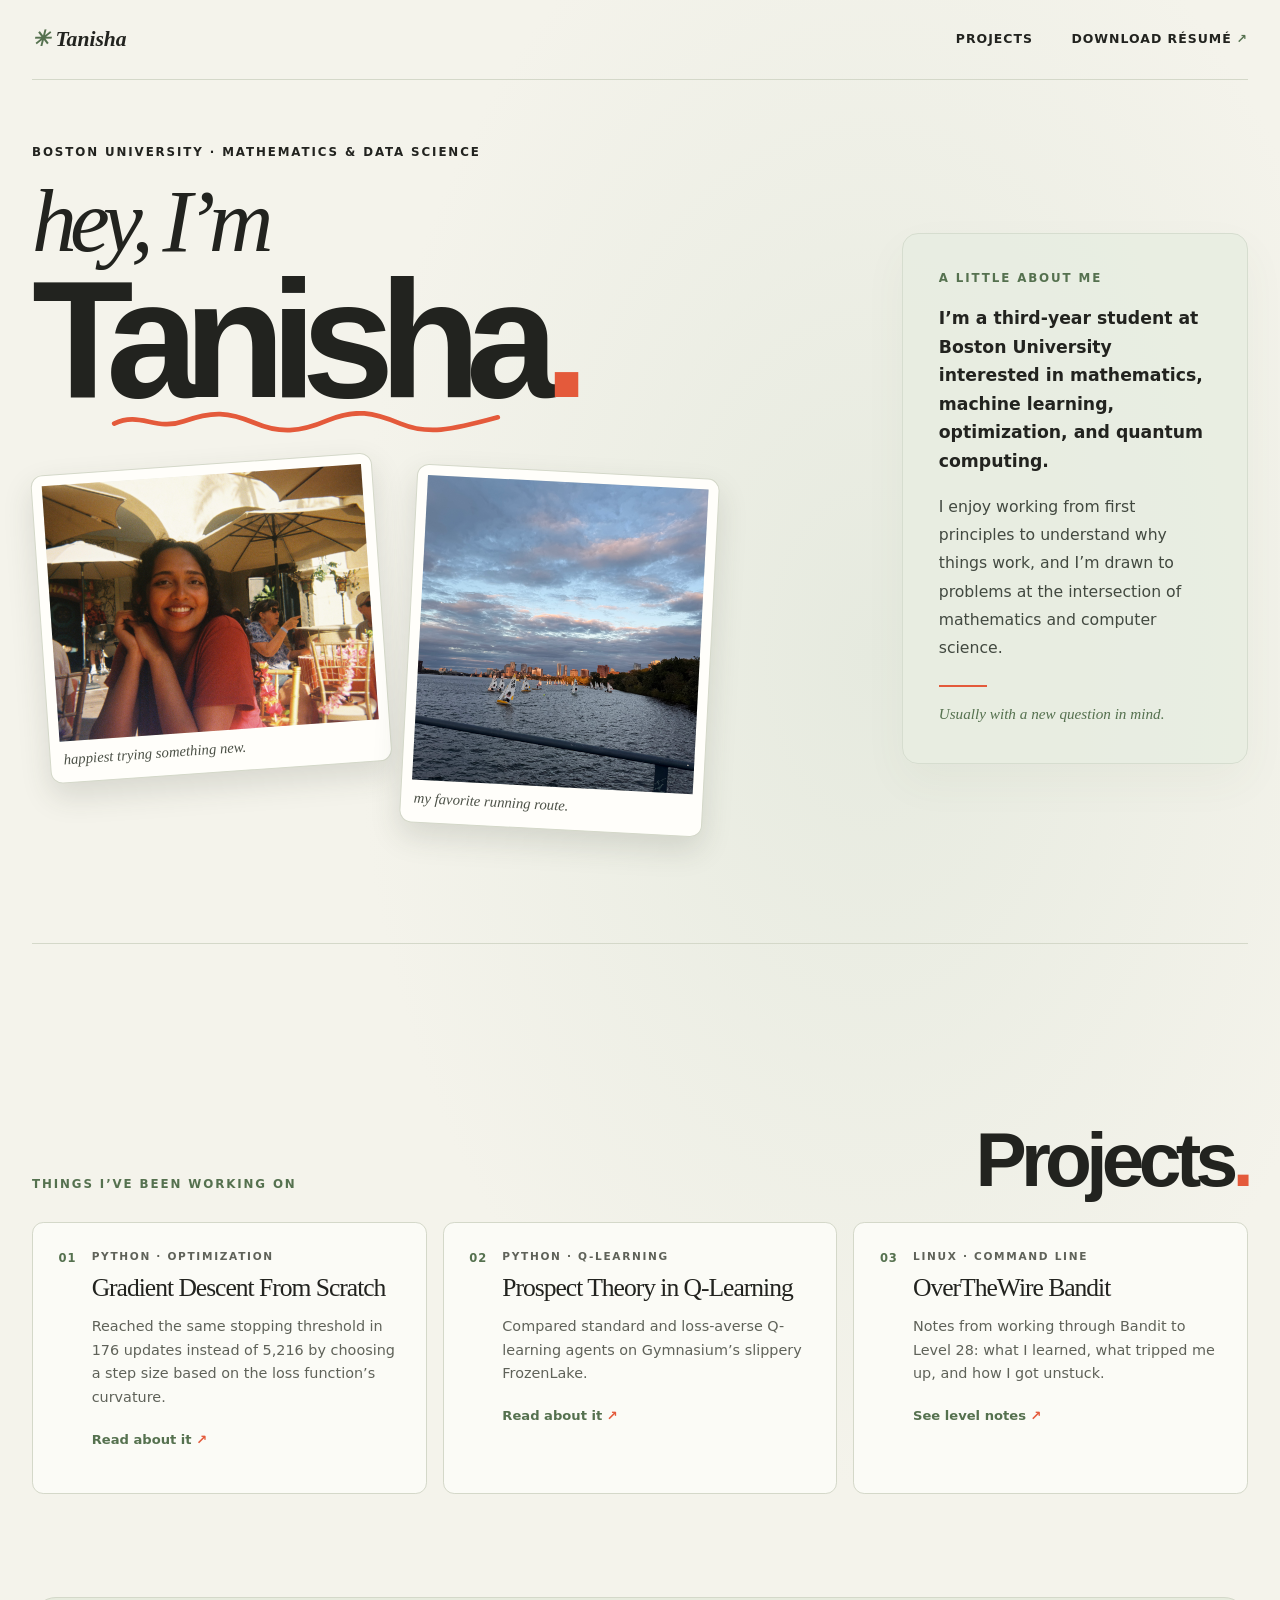
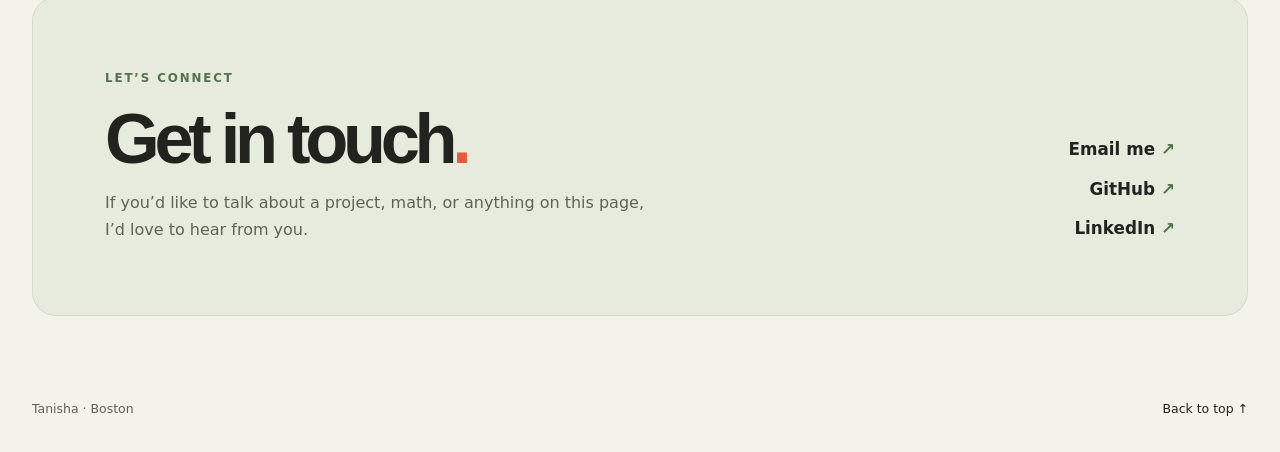
==== commit 0ee6b5b3: "Add linkedin" ====
--- a/index.html
+++ b/index.html
@@ -36,7 +36,6 @@
                     <img src="esplanade.jpg" alt="The Charles River Esplanade at sunset, with sailboats on the water">
                     <figcaption>my favorite running route.</figcaption>
                 </figure>
-                <span class="photo-note" aria-hidden="true">a few things that feel like me ↗</span>
             </div>
         </div>
 
@@ -101,6 +100,7 @@
         <div class="contact-links">
             <a href="mailto:takr2006@bu.edu">Email me <span aria-hidden="true">↗</span></a>
             <a href="https://github.com/Tanisha7320" target="_blank" rel="noopener noreferrer">GitHub <span aria-hidden="true">↗</span></a>
+            <a href="https://www.linkedin.com/in/tanisha-krishnaraj-b21657287/" target="_blank" rel="noopener noreferrer">LinkedIn <span aria-hidden="true">↗</span></a>
         </div>
     </section>
 </main>
--- a/style.css
+++ b/style.css
@@ -560,16 +560,6 @@
 .portrait-print img { aspect-ratio: 1.25; object-position: center 42%; }
 .river-print { width: 39%; margin-top: .7rem; transform: rotate(3deg); }
 .river-print img { aspect-ratio: .92; object-position: center 65%; }
-.photo-note {
-    align-self: flex-end;
-    margin: 0 0 1rem -.3rem;
-    color: var(--accent);
-    font-family: Georgia, 'Times New Roman', serif;
-    font-size: .98rem;
-    font-style: italic;
-    white-space: nowrap;
-    transform: rotate(-5deg);
-}
 .about-note {
     align-self: center;
     padding: clamp(1.4rem, 2.8vw, 2.5rem);
@@ -637,7 +627,6 @@
     .scrap-hero { grid-template-columns: minmax(0, 1.3fr) minmax(15rem, .8fr); gap: 2rem; }
     .name-line { font-size: clamp(5rem, 13vw, 9rem); }
     .dog-sticker { left: clamp(17rem, 42vw, 28rem); }
-    .photo-note { display: none; }
     .scrap-project-grid { grid-template-columns: 1fr 1fr; }
     .scrap-project-card:last-child { grid-column: 1 / -1; min-height: 0; }
 }
@@ -652,7 +641,7 @@
     .hello-line { font-size: clamp(3rem, 14vw, 5rem); }
     .name-line { font-size: clamp(4.25rem, 17vw, 7rem); }
     .dog-sticker { top: 39%; left: min(70vw, 19rem); width: 3.25rem; }
-    .photo-stack { gap: .55rem; margin-top: 1.25rem; padding-inline: .1rem; }
+    .photo-stack { gap: .55rem; margin-top: 1.25rem; padding: .2rem .1rem 1.5rem; }
     .polaroid { padding: .4rem .4rem .6rem; }
     .portrait-print { width: 47%; }
     .portrait-print img { aspect-ratio: .93; }
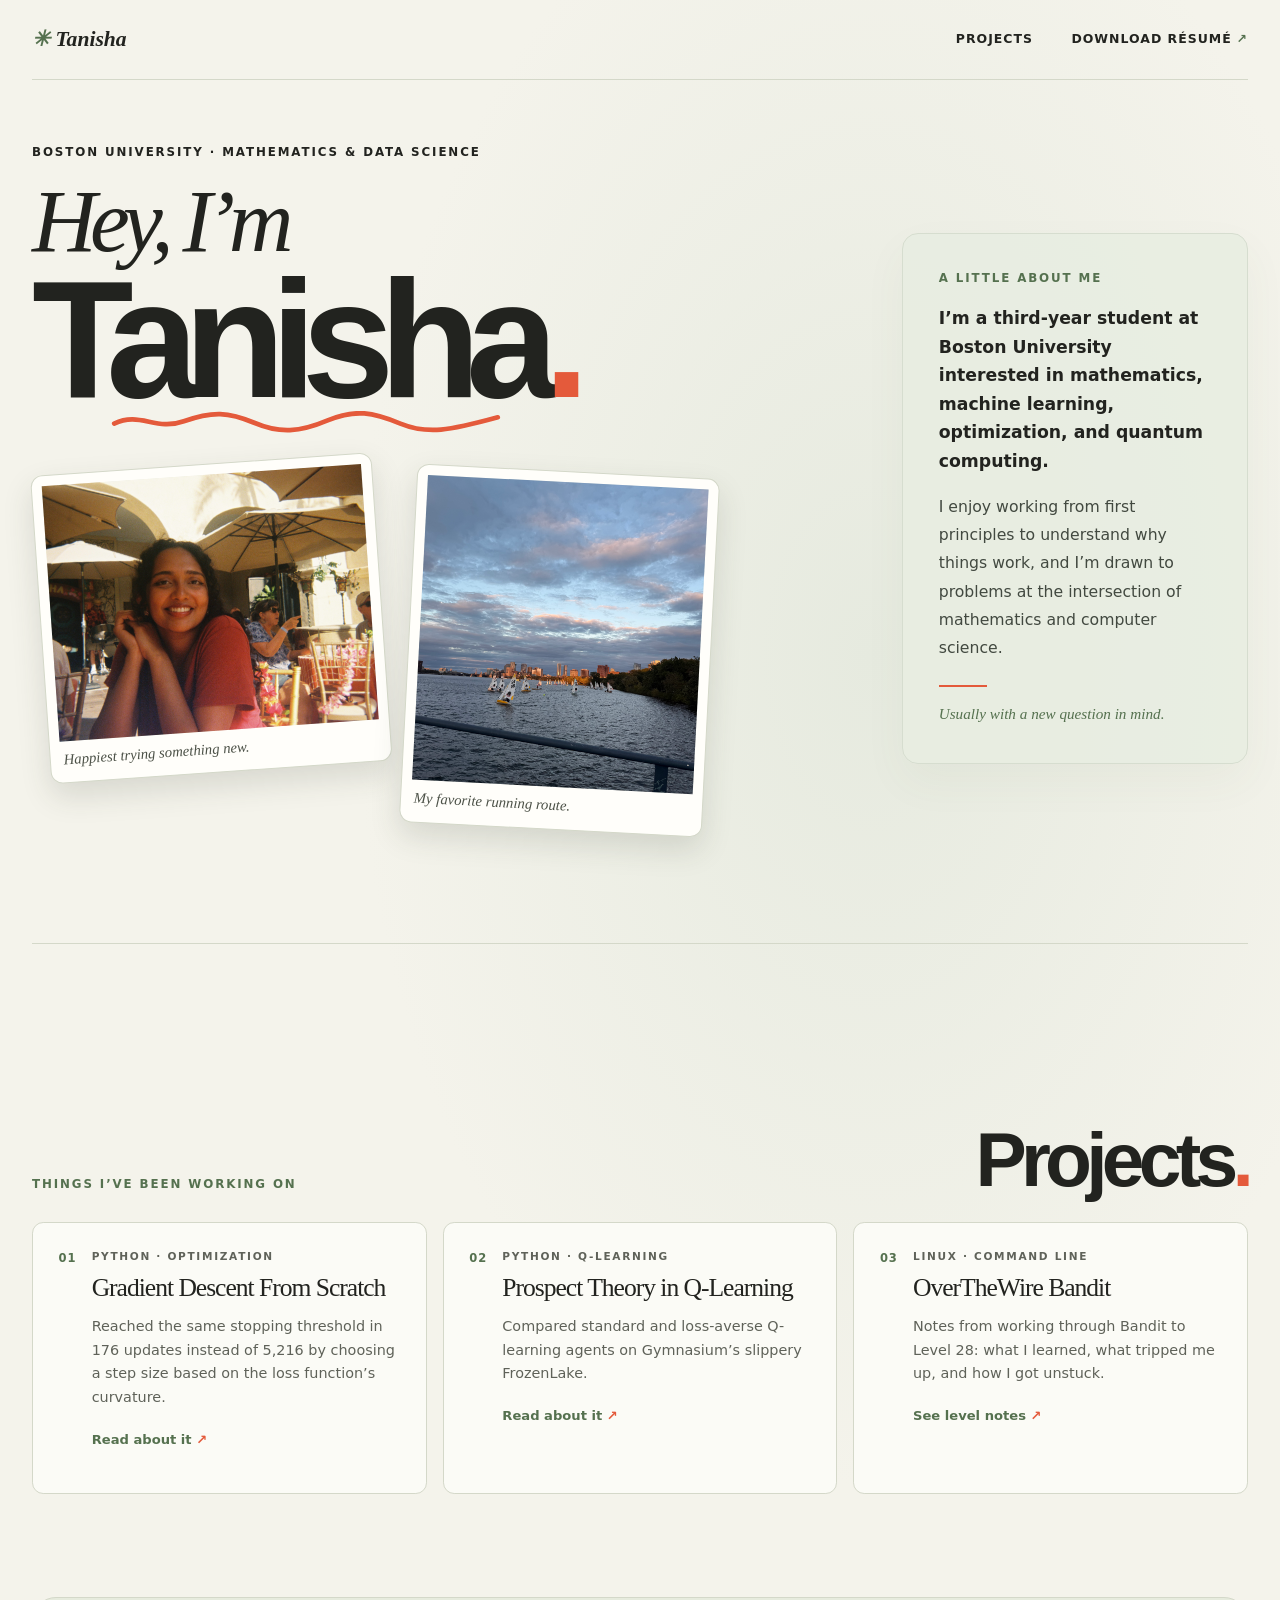
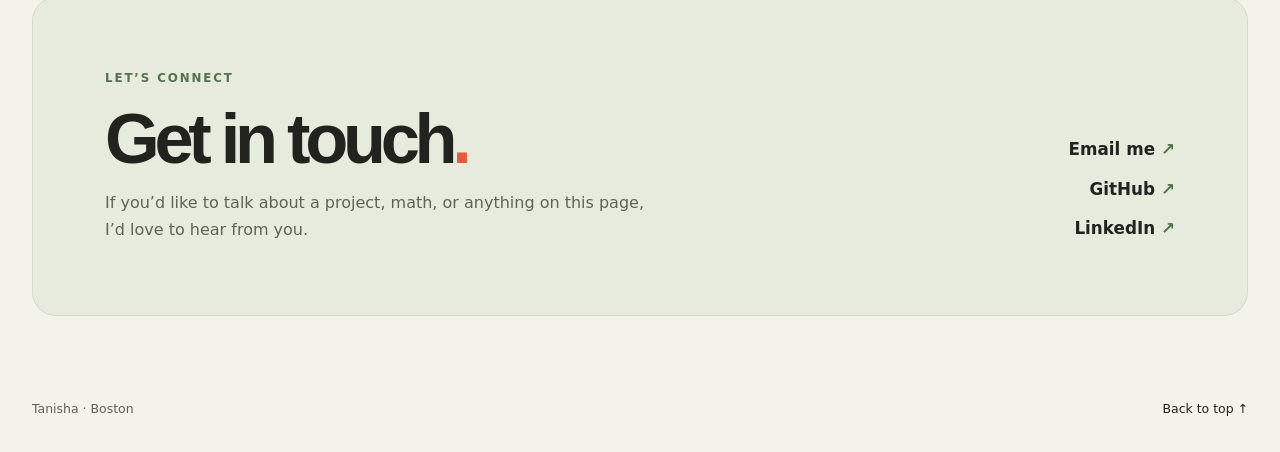
==== commit 6fbfd1ed: "fix grammar" ====
--- a/index.html
+++ b/index.html
@@ -23,18 +23,18 @@
         <div class="scrap-intro">
             <p class="scrap-eyebrow">Boston University · Mathematics &amp; Data Science</p>
             <h1 id="hero-title">
-                <span class="hello-line">hey, I’m</span>
+                <span class="hello-line">Hey, I’m</span>
                 <span class="name-line">Tanisha<span class="name-period">.</span></span>
                 <img class="dog-sticker" src="assets/dog.svg" alt="" aria-hidden="true">
             </h1>
             <div class="photo-stack" aria-label="A couple of moments I love">
                 <figure class="polaroid portrait-print">
                     <img src="image(1).jpeg" alt="Tanisha smiling while trying something new">
-                    <figcaption>happiest trying something new.</figcaption>
+                    <figcaption>Happiest trying something new.</figcaption>
                 </figure>
                 <figure class="polaroid river-print">
                     <img src="esplanade.jpg" alt="The Charles River Esplanade at sunset, with sailboats on the water">
-                    <figcaption>my favorite running route.</figcaption>
+                    <figcaption>My favorite running route.</figcaption>
                 </figure>
             </div>
         </div>
